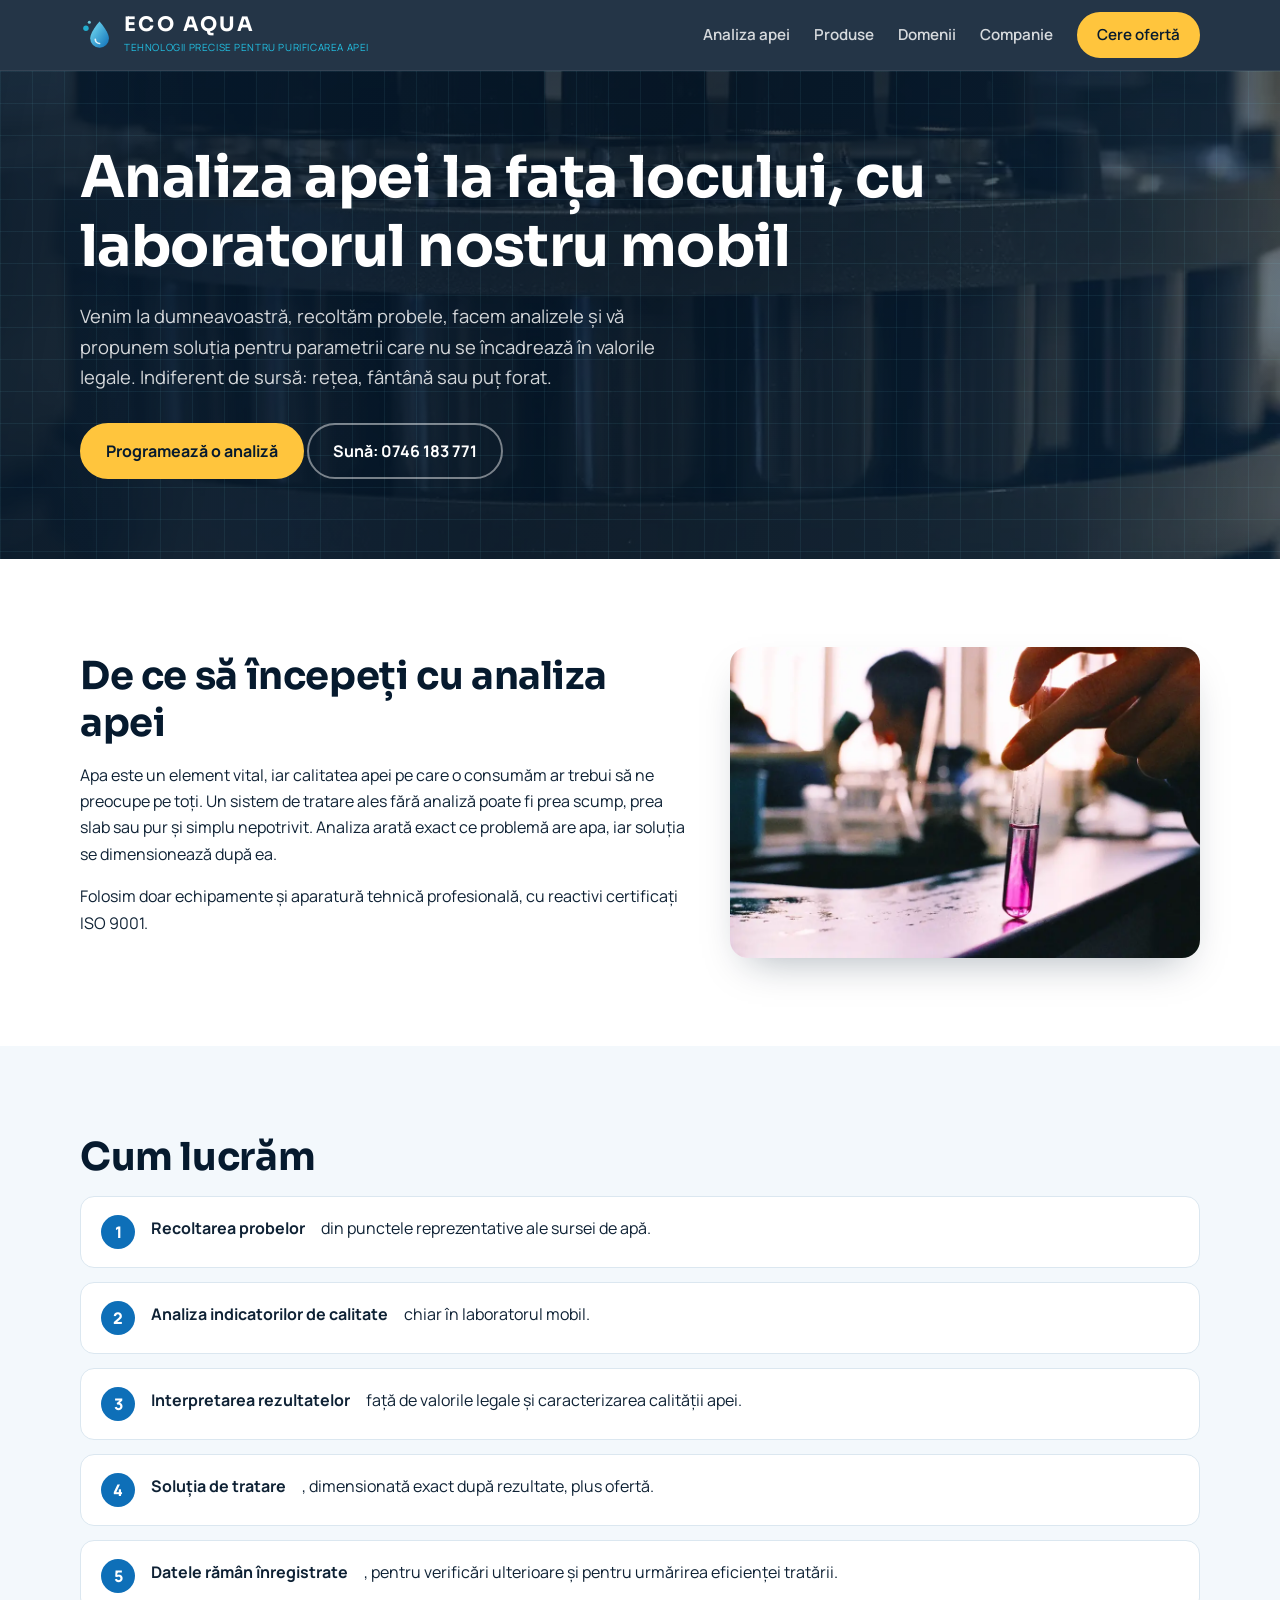
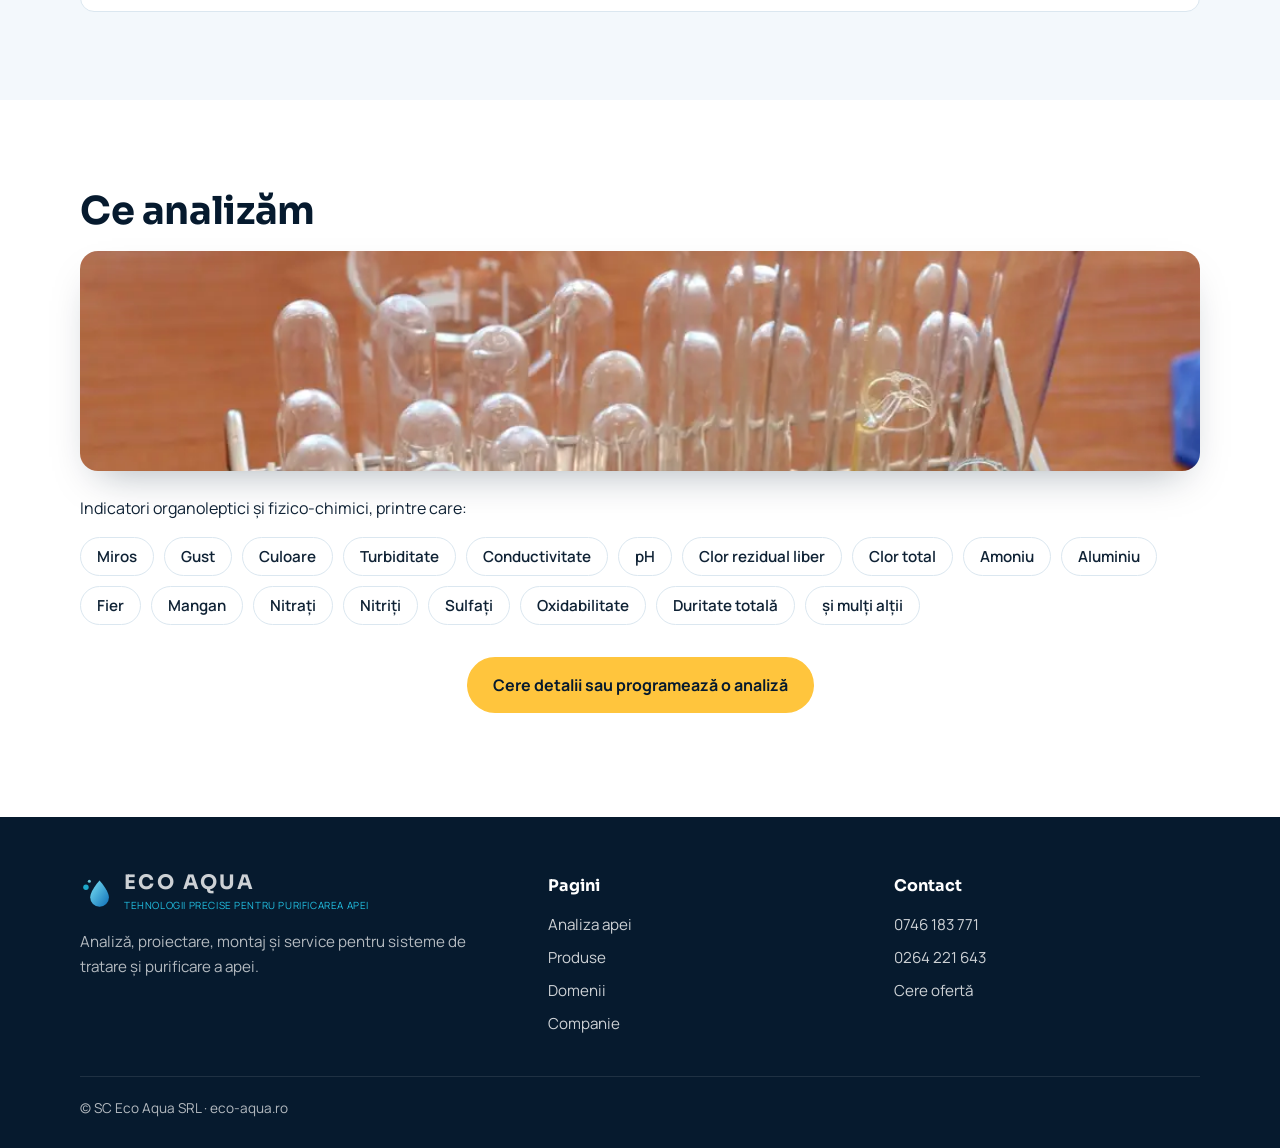
==== analiza-apei.html @ 2caa5621 "Poze pentru categoriile de domenii și pagina Analiza apei Câte o poză CC0 pentru fiecare categorie d" ====
<!doctype html>
<html lang="ro">
<head>
  <meta charset="utf-8">
  <meta name="viewport" content="width=device-width, initial-scale=1">
  <title>Analiza apei la fața locului – laborator mobil Eco Aqua</title>
  <meta name="description" content="Laborator mobil Eco Aqua: analiza apei din rețea, fântână sau puț forat, direct la dumneavoastră. Fier, mangan, nitrați, nitriți, duritate, pH, clor, turbiditate și altele, plus soluția de tratare.">
  <link rel="preconnect" href="https://fonts.googleapis.com">
  <link rel="preconnect" href="https://fonts.gstatic.com" crossorigin>
  <link href="https://fonts.googleapis.com/css2?family=Manrope:wght@400;600;700;800&family=Sora:wght@600;700;800&display=swap" rel="stylesheet">
  <link rel="stylesheet" href="style.css">
  <script src="script.js" defer></script>
</head>
<body>
  <header class="top">
    <div class="wrap nav">
      <a class="logo" href="index.html" aria-label="Eco Aqua – pagina principală">
        <svg viewBox="0 0 40 40" aria-hidden="true"><defs><linearGradient id="lg" x1="0" y1="0" x2="1" y2="1"><stop offset="0" stop-color="#7be3f5"/><stop offset="1" stop-color="#0e6fb8"/></linearGradient></defs><path d="M23 4s11 12 11 20a11 11 0 0 1-22 0c0-8 11-20 11-20z" fill="url(#lg)"/><circle cx="7" cy="12" r="3.2" fill="#22c3e6" opacity=".85"/><circle cx="11" cy="5" r="1.8" fill="#7be3f5" opacity=".85"/><path d="M18 25a5 5 0 0 0 5 5" stroke="#fff" stroke-width="2" fill="none" stroke-linecap="round" opacity=".85"/></svg>
        <span><b>ECO AQUA</b><small>Tehnologii precise pentru purificarea apei</small></span>
      </a>
      <button class="menu-toggle" aria-label="Meniu" aria-expanded="false"><svg viewBox="0 0 24 24" fill="none" stroke="currentColor" stroke-width="2" stroke-linecap="round"><path d="M4 7h16M4 12h16M4 17h16"/></svg></button>
      <nav>
        <a href="analiza-apei.html">Analiza apei</a>
        <a href="produse.html">Produse</a>
        <a href="domenii.html">Domenii</a>
        <a href="index.html#despre">Companie</a>
        <a href="index.html#contact" class="btn small">Cere ofertă</a>
      </nav>
    </div>
  </header>

  <section class="hero small-hero photo" style="--bg:url(img/fundal/laborator.webp)">
    <div class="wrap">
      <h1>Analiza apei la fața locului, cu laboratorul nostru mobil</h1>
      <p>Venim la dumneavoastră, recoltăm probele, facem analizele și vă propunem soluția pentru parametrii care nu se încadrează în valorile legale. Indiferent de sursă: rețea, fântână sau puț forat.</p>
      <a href="index.html#contact" class="btn">Programează o analiză</a>
      <a href="tel:+40746183771" class="btn ghost">Sună: 0746 183 771</a>
    </div>
  </section>

  <section class="wrap">
    <div class="split">
      <div>
    <h2>De ce să începeți cu analiza apei</h2>
    <p>Apa este un element vital, iar calitatea apei pe care o consumăm ar trebui să ne preocupe pe toți. Un sistem de tratare ales fără analiză poate fi prea scump, prea slab sau pur și simplu nepotrivit. Analiza arată exact ce problemă are apa, iar soluția se dimensionează după ea.</p>
    <p>Folosim doar echipamente și aparatură tehnică profesională, cu reactivi certificați ISO 9001.</p>
      </div>
      <img class="side-img" src="img/domenii/proba-apa.webp" alt="Probă de apă în eprubetă, în laborator" width="1000" height="663" loading="lazy">
    </div>
  </section>

  <section class="alt">
    <div class="wrap">
      <h2>Cum lucrăm</h2>
      <ol class="steps">
        <li><strong>Recoltarea probelor</strong> din punctele reprezentative ale sursei de apă.</li>
        <li><strong>Analiza indicatorilor de calitate</strong> chiar în laboratorul mobil.</li>
        <li><strong>Interpretarea rezultatelor</strong> față de valorile legale și caracterizarea calității apei.</li>
        <li><strong>Soluția de tratare</strong>, dimensionată exact după rezultate, plus ofertă.</li>
        <li><strong>Datele rămân înregistrate</strong>, pentru verificări ulterioare și pentru urmărirea eficienței tratării.</li>
      </ol>
    </div>
  </section>

  <section class="wrap">
    <h2>Ce analizăm</h2>
    <img class="banner" src="img/domenii/eprubete.webp" alt="Eprubete cu probe de apă pe un suport" width="1000" height="667" loading="lazy">
    <p>Indicatori organoleptici și fizico-chimici, printre care:</p>
    <ul class="tags">
      <li>Miros</li><li>Gust</li><li>Culoare</li><li>Turbiditate</li><li>Conductivitate</li><li>pH</li>
      <li>Clor rezidual liber</li><li>Clor total</li><li>Amoniu</li><li>Aluminiu</li><li>Fier</li><li>Mangan</li>
      <li>Nitrați</li><li>Nitriți</li><li>Sulfați</li><li>Oxidabilitate</li><li>Duritate totală</li><li>și mulți alții</li>
    </ul>
    <p class="center"><a href="index.html#contact" class="btn">Cere detalii sau programează o analiză</a></p>
  </section>

  <footer class="site-foot">
    <div class="wrap">
      <div class="foot-grid">
        <div>
          <a class="logo" href="index.html"><svg viewBox="0 0 40 40" aria-hidden="true"><path d="M23 4s11 12 11 20a11 11 0 0 1-22 0c0-8 11-20 11-20z" fill="url(#lg)"/><circle cx="7" cy="12" r="3.2" fill="#22c3e6" opacity=".85"/><circle cx="11" cy="5" r="1.8" fill="#7be3f5" opacity=".85"/></svg><span><b>ECO AQUA</b><small>Tehnologii precise pentru purificarea apei</small></span></a>
          <p>Analiză, proiectare, montaj și service pentru sisteme de tratare și purificare a apei.</p>
        </div>
        <div>
          <h4>Pagini</h4>
          <ul><li><a href="analiza-apei.html">Analiza apei</a></li><li><a href="produse.html">Produse</a></li><li><a href="domenii.html">Domenii</a></li><li><a href="index.html#despre">Companie</a></li></ul>
        </div>
        <div>
          <h4>Contact</h4>
          <ul><li><a href="tel:+40746183771">0746 183 771</a></li><li><a href="tel:+40264221643">0264 221 643</a></li><li><a href="index.html#contact">Cere ofertă</a></li></ul>
        </div>
      </div>
      <div class="copy">© SC Eco Aqua SRL · eco-aqua.ro</div>
    </div>
  </footer>

  <a class="float-call" href="tel:+40746183771" aria-label="Sună acum"><svg viewBox="0 0 24 24"><path d="M5 4h4l2 5-2.5 1.5a11 11 0 0 0 5 5L15 13l5 2v4a2 2 0 0 1-2 2A16 16 0 0 1 3 6a2 2 0 0 1 2-2"/></svg></a>
</body>
</html>
---- style.css ----
/* ===== Eco Aqua – stil general ===== */
:root {
  --navy: #061a2e;
  --deep: #0b2d4f;
  --blue: #0e6fb8;
  --aqua: #22c3e6;
  --aqua-soft: #e3f6fb;
  --sun: #ffc53d;
  --ink: #0f2235;
  --muted: #5a6b7c;
  --soft: #f3f8fc;
  --line: #dbe7f0;
  --radius: 18px;
  --shadow: 0 18px 40px -18px rgba(6, 26, 46, .35);
}
* { box-sizing: border-box; }
html { scroll-behavior: smooth; scroll-padding-top: 80px; }
body { margin: 0; font-family: "Manrope", system-ui, -apple-system, "Segoe UI", Roboto, sans-serif; color: var(--ink); background: #fff; line-height: 1.65; -webkit-font-smoothing: antialiased; }
h1, h2, h3 { font-family: "Sora", "Manrope", sans-serif; color: var(--navy); line-height: 1.2; letter-spacing: -.01em; }
h2 { font-size: clamp(1.7rem, 3.2vw, 2.4rem); margin: 0 0 16px; }
h3 { font-size: 1.12rem; margin: 0 0 8px; }
a { color: var(--blue); }
img, svg { display: block; }

.wrap { max-width: 1160px; margin: 0 auto; padding: 0 20px; }
section { padding: 88px 0; }
section.wrap { padding: 88px 20px; }
.alt { background: var(--soft); }
.center { text-align: center; margin-top: 32px; }
.mt { margin-top: 48px; }
.kicker { display: inline-block; font-size: .8rem; font-weight: 700; letter-spacing: .14em; text-transform: uppercase; color: var(--blue); margin-bottom: 10px; }
.sec-head { max-width: 700px; margin-bottom: 40px; }
.sec-head p { color: var(--muted); font-size: 1.08rem; margin: 0; }

/* ===== Butoane ===== */
.btn { display: inline-flex; align-items: center; gap: 8px; background: var(--sun); color: var(--navy) !important; padding: 13px 24px; border-radius: 999px; border: 2px solid var(--sun); font: inherit; font-weight: 700; text-decoration: none; cursor: pointer; transition: transform .2s, box-shadow .2s, background .2s; }
.btn:hover { transform: translateY(-2px); box-shadow: 0 10px 24px -8px rgba(255, 197, 61, .7); }
.btn.small { padding: 8px 18px; font-size: .95rem; }
.btn.ghost { background: transparent; border-color: rgba(255, 255, 255, .45); color: #fff !important; }
.btn.ghost:hover { background: rgba(255, 255, 255, .1); box-shadow: none; }
.btn.ghost-dark { background: transparent; border-color: var(--blue); color: var(--blue) !important; }
.btn.ghost-dark:hover { background: var(--aqua-soft); box-shadow: none; }
.btns { display: flex; flex-wrap: wrap; gap: 12px; }

/* ===== Antet ===== */
.top { position: sticky; top: 0; z-index: 50; background: rgba(6, 26, 46, .88); backdrop-filter: blur(14px); -webkit-backdrop-filter: blur(14px); border-bottom: 1px solid rgba(255, 255, 255, .08); }
.nav { display: flex; align-items: center; justify-content: space-between; gap: 16px; min-height: 70px; }
.logo { display: flex; align-items: center; gap: 10px; text-decoration: none; color: #fff; }
.logo svg { width: 34px; height: 34px; }
.logo b { display: block; font-family: "Sora", sans-serif; font-size: 1.25rem; letter-spacing: .12em; line-height: 1; }
.logo small { display: block; font-size: .62rem; letter-spacing: .06em; text-transform: uppercase; color: var(--aqua); margin-top: 4px; }
.top nav { display: flex; align-items: center; gap: 24px; }
.top nav a { color: rgba(255, 255, 255, .82); text-decoration: none; font-weight: 600; font-size: .95rem; }
.top nav a:hover { color: #fff; }
.top nav a.btn { color: var(--navy) !important; }
.menu-toggle { display: none; background: none; border: 0; color: #fff; padding: 8px; cursor: pointer; }
.menu-toggle svg { width: 28px; height: 28px; }

/* ===== Hero ===== */
.hero { position: relative; overflow: hidden; color: #fff; padding: 96px 0 150px;
  background:
    radial-gradient(circle at 15% 25%, rgba(34, 195, 230, .28), transparent 42%),
    radial-gradient(circle at 85% 10%, rgba(14, 111, 184, .55), transparent 50%),
    linear-gradient(180deg, var(--navy), var(--deep)); }
.hero h1 { color: #fff; font-size: clamp(2.1rem, 5vw, 3.6rem); margin: 0 0 20px; }
.hero p { font-size: 1.15rem; color: rgba(255, 255, 255, .82); max-width: 620px; }
.hero .btn { margin-top: 12px; }
.grad { background: linear-gradient(90deg, var(--aqua), #7be3f5); -webkit-background-clip: text; background-clip: text; color: transparent; }
.eyebrow { display: inline-flex; align-items: center; gap: 8px; padding: 6px 14px; border-radius: 999px; background: rgba(34, 195, 230, .14); border: 1px solid rgba(34, 195, 230, .35); color: #bfefff; font-size: .88rem; font-weight: 600; margin-bottom: 22px; }
.eyebrow::before { content: ""; width: 8px; height: 8px; border-radius: 50%; background: var(--aqua); box-shadow: 0 0 0 4px rgba(34, 195, 230, .25); }
.hero-grid { position: relative; z-index: 2; display: grid; grid-template-columns: 1.25fr 1fr; gap: 56px; align-items: center; }
.small-hero { padding: 72px 0 80px; }
.small-hero .wrap { position: relative; z-index: 2; }

.glass { background: rgba(255, 255, 255, .07); border: 1px solid rgba(255, 255, 255, .16); border-radius: 22px; padding: 30px; backdrop-filter: blur(12px); -webkit-backdrop-filter: blur(12px); box-shadow: 0 30px 60px -30px rgba(0, 0, 0, .6); }
.glass h3 { color: #fff; font-size: 1.05rem; margin-bottom: 18px; }
.checks { list-style: none; margin: 0; padding: 0; display: grid; gap: 12px; }
.checks li { display: flex; gap: 12px; align-items: flex-start; color: rgba(255, 255, 255, .88); }
.checks li::before { content: "✓"; flex: none; width: 24px; height: 24px; border-radius: 50%; display: grid; place-items: center; font-size: .8rem; font-weight: 800; background: var(--aqua); color: var(--navy); margin-top: 1px; }
.glass .call { margin-top: 22px; padding-top: 18px; border-top: 1px solid rgba(255, 255, 255, .14); font-size: .95rem; color: rgba(255, 255, 255, .75); }
.glass .call a { color: #fff; font-weight: 700; font-size: 1.15rem; text-decoration: none; }

.waves { position: absolute; left: 0; bottom: -2px; width: 200%; height: 110px; z-index: 1; animation: wave 14s linear infinite; }
.waves.back { opacity: .35; animation-duration: 22s; bottom: 8px; }
@keyframes wave { to { transform: translateX(-50%); } }
.bubble { position: absolute; bottom: -40px; border-radius: 50%; border: 1px solid rgba(255, 255, 255, .35); background: radial-gradient(circle at 30% 30%, rgba(255, 255, 255, .35), rgba(255, 255, 255, .03)); animation: rise linear infinite; z-index: 1; }
@keyframes rise { to { transform: translateY(-115vh) translateX(30px); opacity: 0; } }

/* ===== Cifre ===== */
.stats { position: relative; z-index: 3; margin-top: -70px; }
.stats-grid { display: grid; grid-template-columns: repeat(4, 1fr); background: #fff; border-radius: 22px; box-shadow: var(--shadow); border: 1px solid var(--line); }
.stat { padding: 28px 24px; text-align: center; }
.stat + .stat { border-left: 1px solid var(--line); }
.stat b { display: block; font-family: "Sora", sans-serif; font-size: clamp(1.8rem, 3.5vw, 2.5rem); color: var(--blue); line-height: 1.1; }
.stat span { color: var(--muted); font-size: .95rem; }

/* ===== Carduri ===== */
.grid { display: grid; grid-template-columns: repeat(auto-fit, minmax(250px, 1fr)); gap: 20px; }
.card { background: #fff; border: 1px solid var(--line); border-radius: var(--radius); padding: 26px; transition: transform .25s, box-shadow .25s, border-color .25s; }
.card:hover { transform: translateY(-4px); box-shadow: var(--shadow); border-color: rgba(34, 195, 230, .6); }
.card p { color: var(--muted); margin: 0; }
.card ul { margin: 0; padding-left: 18px; color: var(--muted); }
.card li { margin-bottom: 5px; }
.card li strong { color: var(--ink); }
.card p + p, .card ul + p, .card p + ul { margin-top: 10px; }
.ico { width: 52px; height: 52px; border-radius: 14px; display: grid; place-items: center; margin-bottom: 18px; background: linear-gradient(135deg, var(--aqua-soft), #d4ecfb); color: var(--blue); }
.ico svg, .i { width: 26px; height: 26px; fill: none; stroke: currentColor; stroke-width: 1.8; stroke-linecap: round; stroke-linejoin: round; }

/* ===== Etichete ===== */
.tags { list-style: none; padding: 0; margin: 0; display: flex; flex-wrap: wrap; gap: 10px; }
.tags li { background: #fff; border: 1px solid var(--line); border-radius: 999px; padding: 6px 16px; font-size: .95rem; font-weight: 600; color: var(--ink); }

/* ===== Bandă laborator ===== */
.band { position: relative; overflow: hidden; color: #fff; background: linear-gradient(120deg, var(--deep), var(--blue)); padding: 72px 0; }
.band::after { content: ""; position: absolute; right: -120px; top: -120px; width: 380px; height: 380px; border-radius: 50%; background: radial-gradient(circle, rgba(34, 195, 230, .45), transparent 70%); }
.band .wrap { position: relative; z-index: 1; }
.band h2 { color: #fff; }
.band p { color: rgba(255, 255, 255, .85); max-width: 680px; font-size: 1.08rem; }
.band-grid { display: grid; grid-template-columns: 1.5fr 1fr; gap: 40px; align-items: center; }
.band .tags li { background: rgba(255, 255, 255, .1); border-color: rgba(255, 255, 255, .25); color: #fff; }

/* ===== Pași ===== */
.process { display: grid; grid-template-columns: repeat(4, 1fr); gap: 20px; counter-reset: step; }
.process .card { position: relative; padding-top: 34px; }
.process .card::before { counter-increment: step; content: "0" counter(step); position: absolute; top: 18px; right: 22px; font-family: "Sora", sans-serif; font-weight: 800; font-size: 2rem; color: var(--aqua-soft); }
.steps { list-style: none; padding: 0; margin: 0; counter-reset: s; display: grid; gap: 14px; }
.steps li { counter-increment: s; display: flex; gap: 16px; align-items: flex-start; background: #fff; border: 1px solid var(--line); border-radius: 14px; padding: 18px 20px; }
.steps li::before { content: counter(s); flex: none; width: 34px; height: 34px; border-radius: 50%; display: grid; place-items: center; font-weight: 800; background: var(--blue); color: #fff; }

/* ===== Despre ===== */
.about-grid { display: grid; grid-template-columns: 1fr 1fr; gap: 56px; align-items: start; }
.about-grid p { color: var(--muted); font-size: 1.05rem; }
.feat { display: grid; gap: 14px; }
.feat .card { display: flex; gap: 16px; padding: 20px; }
.feat .ico { flex: none; margin: 0; width: 46px; height: 46px; }

/* ===== Navigare internă ===== */
.jump { display: flex; flex-wrap: wrap; gap: 10px; padding-top: 24px; padding-bottom: 8px; }
.jump a { text-decoration: none; font-weight: 600; font-size: .95rem; padding: 8px 16px; border-radius: 999px; background: var(--soft); border: 1px solid var(--line); color: var(--ink); }
.jump a:hover { border-color: var(--aqua); color: var(--blue); }
.info { margin-top: 14px; border-top: 1px solid var(--line); padding-top: 10px; }
.info summary { cursor: pointer; font-weight: 700; color: var(--blue); }
.info p { margin-top: 8px !important; }

/* ===== Contact ===== */
.contact { color: #fff; background: radial-gradient(circle at 10% 90%, rgba(34, 195, 230, .22), transparent 45%), linear-gradient(180deg, var(--deep), var(--navy)); }
.contact h2 { color: #fff; }
.contact-grid { display: grid; grid-template-columns: 1fr 1.1fr; gap: 56px; align-items: start; }
.contact-list { list-style: none; padding: 0; margin: 24px 0 0; display: grid; gap: 16px; }
.contact-list li { display: flex; gap: 14px; align-items: center; color: rgba(255, 255, 255, .85); }
.contact-list .ico { margin: 0; width: 46px; height: 46px; background: rgba(255, 255, 255, .08); color: var(--aqua); }
.contact-list a { color: #fff; font-weight: 700; text-decoration: none; font-size: 1.1rem; }
.form-card { background: #fff; color: var(--ink); border-radius: 22px; padding: 32px; box-shadow: 0 30px 60px -30px rgba(0, 0, 0, .6); }
.form-card h3 { margin-bottom: 18px; }
.form { display: grid; gap: 14px; }
.form label { display: grid; gap: 6px; font-weight: 700; font-size: .92rem; }
.form input, .form select, .form textarea { font: inherit; padding: 12px 14px; border: 1px solid #c9d8e4; border-radius: 10px; background: #fbfdff; transition: border-color .2s, box-shadow .2s; }
.form input:focus, .form select:focus, .form textarea:focus { outline: none; border-color: var(--aqua); box-shadow: 0 0 0 4px rgba(34, 195, 230, .18); }
.form .btn { justify-content: center; }

/* ===== Subsol ===== */
.site-foot { background: var(--navy); color: rgba(255, 255, 255, .7); padding: 56px 0 28px; font-size: .95rem; }
.foot-grid { display: grid; grid-template-columns: 1.4fr 1fr 1fr; gap: 40px; }
.site-foot h4 { color: #fff; font-family: "Sora", sans-serif; margin: 0 0 12px; font-size: 1rem; }
.site-foot a { color: rgba(255, 255, 255, .8); text-decoration: none; }
.site-foot a:hover { color: #fff; }
.site-foot ul { list-style: none; padding: 0; margin: 0; display: grid; gap: 8px; }
.copy { border-top: 1px solid rgba(255, 255, 255, .1); margin-top: 40px; padding-top: 20px; font-size: .85rem; }

/* ===== Buton apel rapid (mobil) ===== */
.float-call { display: none; position: fixed; right: 16px; bottom: 16px; z-index: 60; width: 58px; height: 58px; border-radius: 50%; background: var(--sun); color: var(--navy); place-items: center; box-shadow: 0 12px 28px -8px rgba(0, 0, 0, .45); }
.float-call svg { width: 26px; height: 26px; fill: none; stroke: currentColor; stroke-width: 2; stroke-linecap: round; stroke-linejoin: round; }

/* ===== Mobil ===== */
@media (max-width: 920px) {
  .menu-toggle { display: block; }
  .top nav { display: none; position: absolute; left: 0; right: 0; top: 100%; flex-direction: column; align-items: stretch; gap: 0; padding: 8px 20px 20px; background: var(--navy); border-bottom: 1px solid rgba(255, 255, 255, .1); }
  .top.open nav { display: flex; }
  .top nav a { padding: 12px 0; border-bottom: 1px solid rgba(255, 255, 255, .08); font-size: 1.05rem; }
  .top nav a.btn { margin-top: 14px; justify-content: center; border-bottom: 0; }
  .hero-grid, .about-grid, .contact-grid, .band-grid { grid-template-columns: 1fr; gap: 36px; }
  .process { grid-template-columns: 1fr 1fr; }
  .foot-grid { grid-template-columns: 1fr; gap: 28px; }
  .float-call { display: grid; }
}
@media (max-width: 600px) {
  section, section.wrap { padding-top: 64px; padding-bottom: 64px; }
  .hero { padding: 64px 0 130px; }
  .small-hero { padding: 56px 0 64px; }
  .stats-grid { grid-template-columns: 1fr 1fr; }
  .stat:nth-child(3) { border-left: 0; }
  .stat:nth-child(n+3) { border-top: 1px solid var(--line); }
  .process { grid-template-columns: 1fr; }
  .form-card { padding: 24px; }
  .logo small { display: none; }
}
/* ===== Poze de fundal în antet ===== */
.hero-bg { position: absolute; inset: 0; z-index: 0; overflow: hidden; }
.hero-bg span { position: absolute; inset: 0; background-size: cover; background-position: center; opacity: 0; animation: slide 32s ease-in-out infinite; }
.hero-bg span:nth-child(2) { animation-delay: 8s; }
.hero-bg span:nth-child(3) { animation-delay: 16s; }
.hero-bg span:nth-child(4) { animation-delay: 24s; }
.hero-bg::after { content: ""; position: absolute; inset: 0;
  background:
    linear-gradient(rgba(123, 227, 245, .07) 1px, transparent 1px) 0 0 / 32px 32px,
    linear-gradient(90deg, rgba(123, 227, 245, .07) 1px, transparent 1px) 0 0 / 32px 32px,
    radial-gradient(circle at 15% 25%, rgba(34, 195, 230, .30), transparent 45%),
    linear-gradient(100deg, rgba(6, 26, 46, .94) 0%, rgba(6, 26, 46, .82) 45%, rgba(11, 45, 79, .62) 100%); }
@keyframes slide {
  0% { opacity: 0; transform: scale(1.12); }
  6% { opacity: 1; }
  25% { opacity: 1; }
  31% { opacity: 0; transform: scale(1); }
  100% { opacity: 0; transform: scale(1); }
}
.small-hero.photo { background:
    linear-gradient(rgba(123, 227, 245, .07) 1px, transparent 1px) 0 0 / 32px 32px,
    linear-gradient(90deg, rgba(123, 227, 245, .07) 1px, transparent 1px) 0 0 / 32px 32px,
    linear-gradient(100deg, rgba(6, 26, 46, .93) 0%, rgba(6, 26, 46, .8) 50%, rgba(11, 45, 79, .6) 100%),
    var(--bg) center / cover no-repeat, var(--navy); }

@media (prefers-reduced-motion: reduce) {
  .hero-bg span:first-child { opacity: 1; }
  *, *::before, *::after { animation: none !important; transition: none !important; }
  html { scroll-behavior: auto; }
}
.home-note { display: flex; gap: 16px; align-items: flex-start; margin-top: 32px; background: #fff; border-style: dashed; }
.home-note .ico { flex: none; margin: 0; }

/* Carduri de produs cu poză (Euro-Clear) */
.lead { color: var(--muted); max-width: 820px; margin: 0 0 24px; }
.card.prod img { width: 100%; height: 200px; object-fit: contain; margin: -6px 0 16px; background: var(--soft); border-radius: 12px; padding: 10px; }
.grid-prod { grid-template-columns: repeat(auto-fit, minmax(min(100%, 340px), 1fr)); }
.sub { font-size: 1.4rem; margin: 48px 0 8px; }
.docs ul { margin-top: 8px; padding-left: 18px; }
.docs li { margin-bottom: 6px; font-size: .95rem; }
.docs a { font-weight: 600; overflow-wrap: anywhere; }

/* ===== Poze în conținut ===== */
.banner { width: 100%; height: 220px; object-fit: cover; border-radius: var(--radius); margin: 8px 0 24px; box-shadow: var(--shadow); }
.photo-card { overflow: hidden; }
.card-img { width: calc(100% + 52px); max-width: none; height: 160px; object-fit: cover; margin: -26px -26px 18px; transition: transform .5s; }
.photo-card:hover .card-img { transform: scale(1.05); }
.photo-card .ico { margin-top: -44px; position: relative; box-shadow: 0 6px 16px -6px rgba(6, 26, 46, .35); }
.split { display: grid; grid-template-columns: 1.3fr 1fr; gap: 40px; align-items: center; }
.side-img { width: 100%; height: 100%; max-height: 340px; object-fit: cover; border-radius: var(--radius); box-shadow: var(--shadow); }
@media (max-width: 920px) { .split { grid-template-columns: 1fr; gap: 24px; } }
@media (max-width: 600px) { .banner { height: 160px; } }
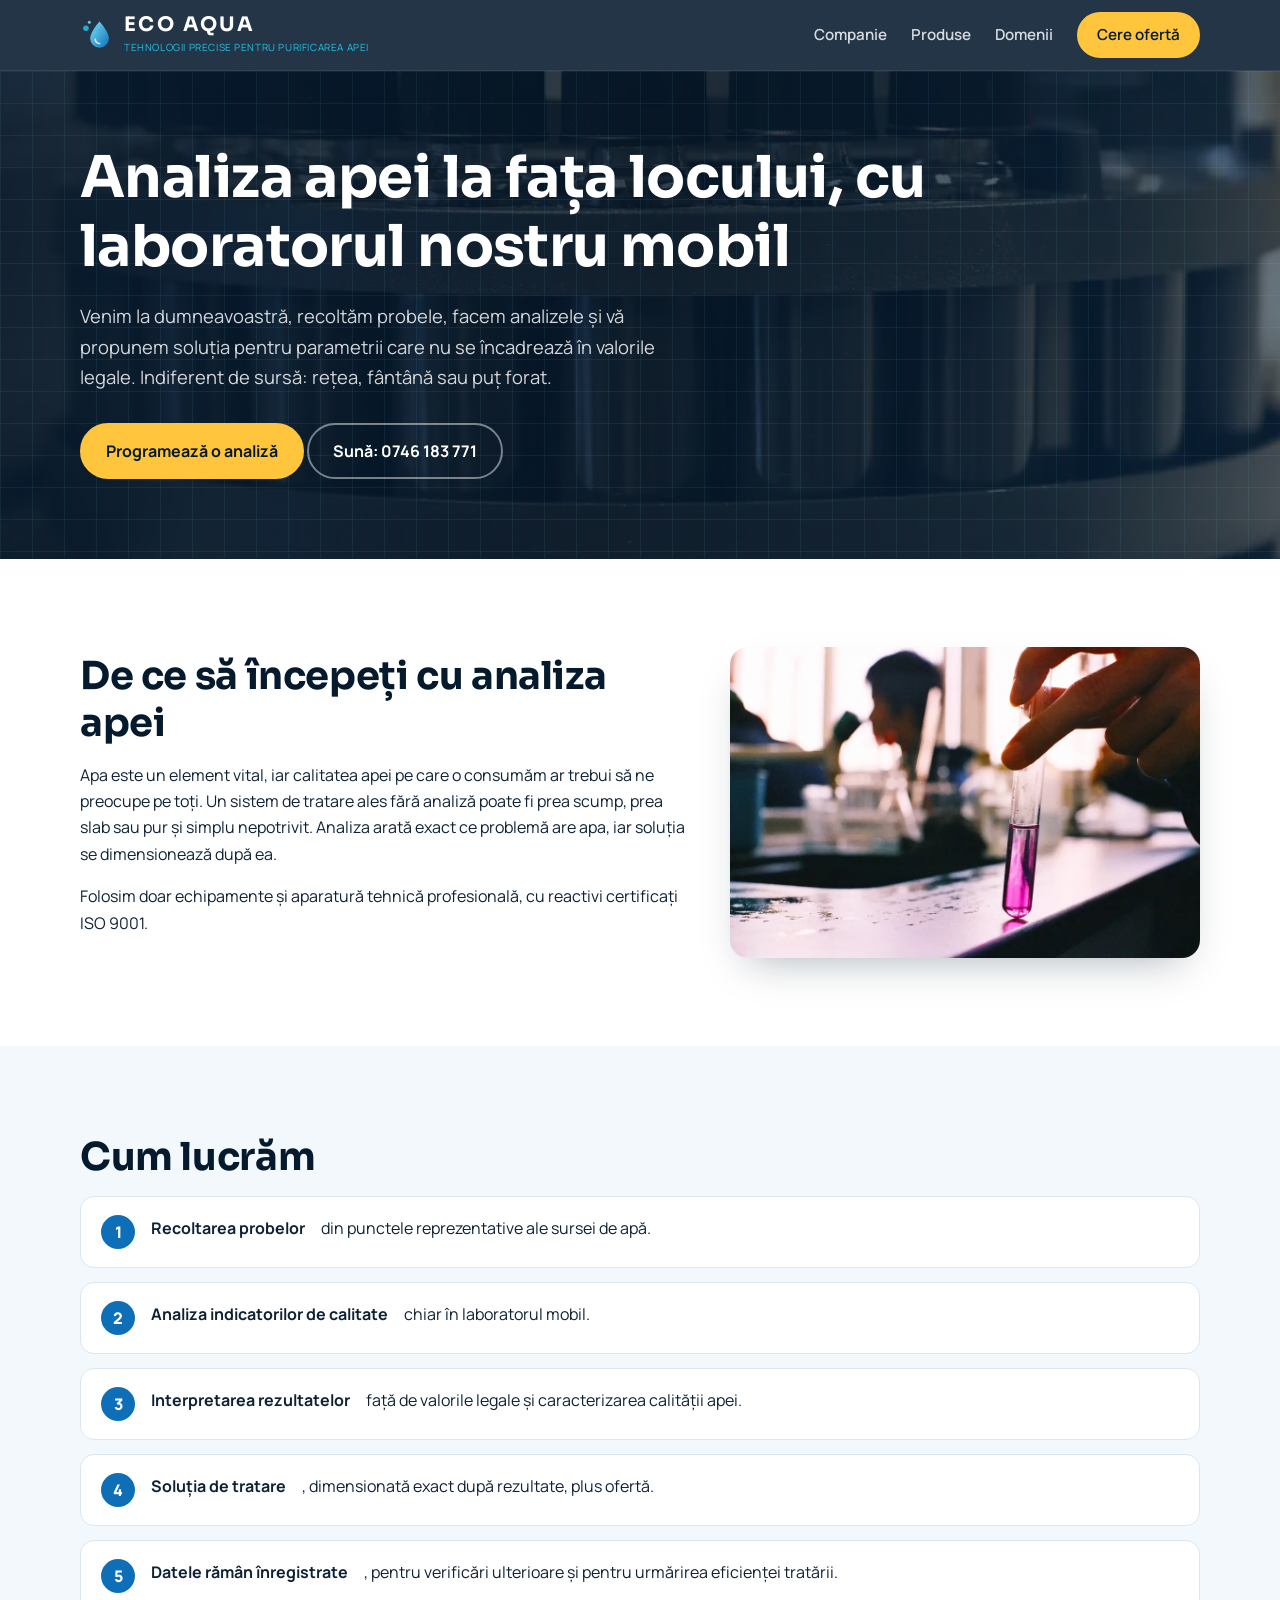
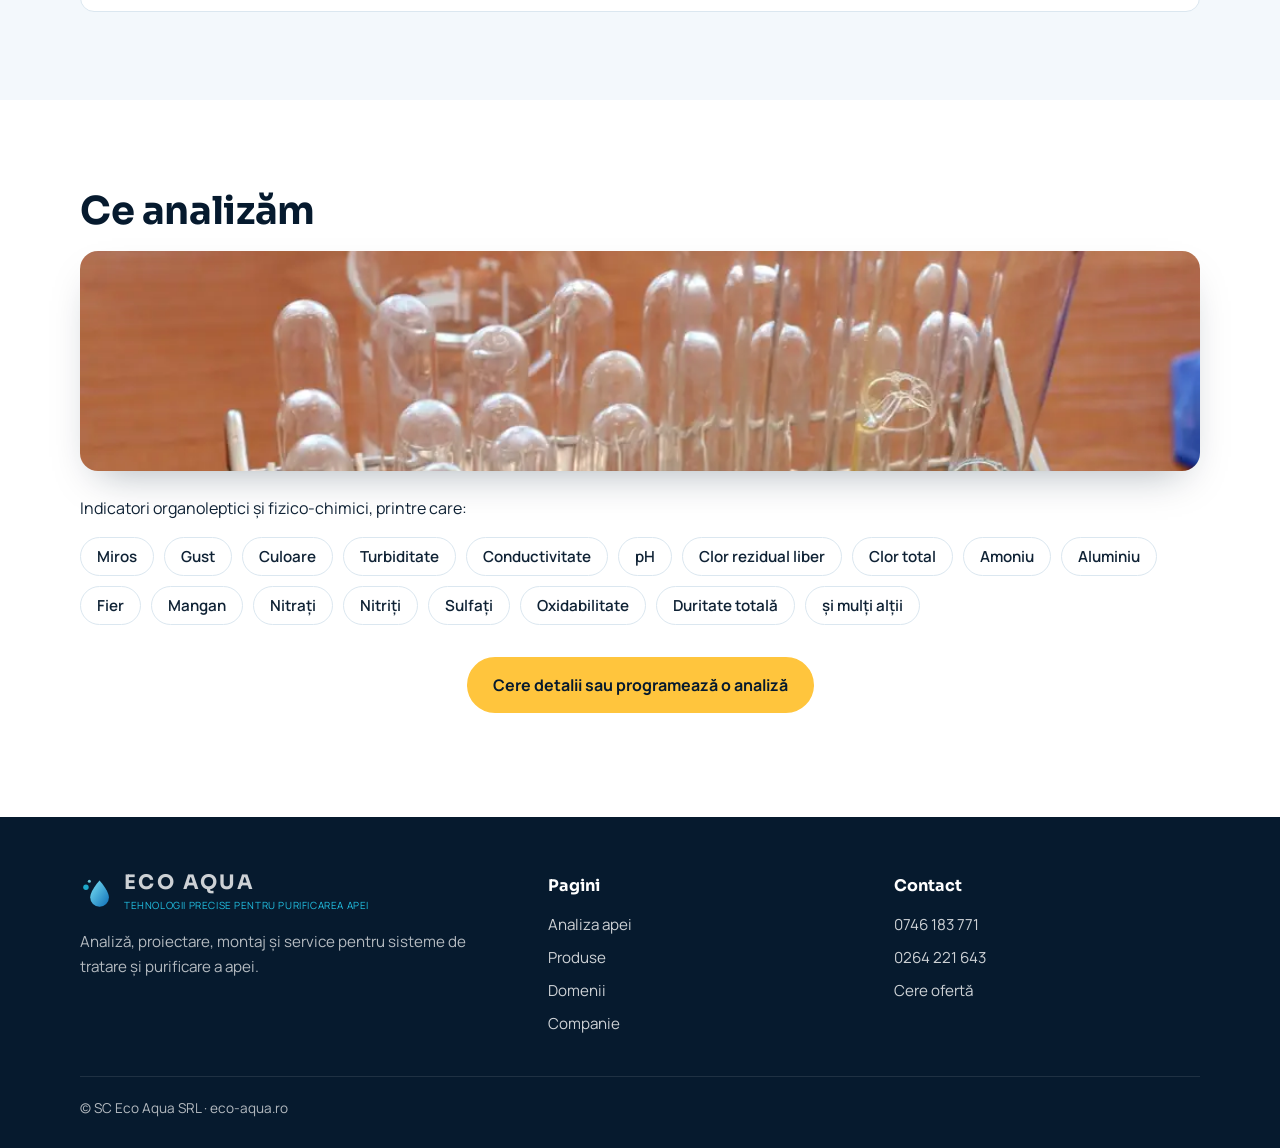
==== commit 8ba2be8c: "Meniul de sus: Companie în locul Analizei apei Co-Authored-By: Claude Opus 5.5 <noreply@anthropic.co" ====
--- a/analiza-apei.html
+++ b/analiza-apei.html
@@ -20,10 +20,9 @@
       </a>
       <button class="menu-toggle" aria-label="Meniu" aria-expanded="false"><svg viewBox="0 0 24 24" fill="none" stroke="currentColor" stroke-width="2" stroke-linecap="round"><path d="M4 7h16M4 12h16M4 17h16"/></svg></button>
       <nav>
-        <a href="analiza-apei.html">Analiza apei</a>
+        <a href="index.html#despre">Companie</a>
         <a href="produse.html">Produse</a>
         <a href="domenii.html">Domenii</a>
-        <a href="index.html#despre">Companie</a>
         <a href="index.html#contact" class="btn small">Cere ofertă</a>
       </nav>
     </div>
--- a/style.css
+++ b/style.css
@@ -227,14 +227,6 @@
 .home-note { display: flex; gap: 16px; align-items: flex-start; margin-top: 32px; background: #fff; border-style: dashed; }
 .home-note .ico { flex: none; margin: 0; }
 
-/* Carduri de produs cu poză (Euro-Clear) */
-.lead { color: var(--muted); max-width: 820px; margin: 0 0 24px; }
-.card.prod img { width: 100%; height: 200px; object-fit: contain; margin: -6px 0 16px; background: var(--soft); border-radius: 12px; padding: 10px; }
-.grid-prod { grid-template-columns: repeat(auto-fit, minmax(min(100%, 340px), 1fr)); }
-.sub { font-size: 1.4rem; margin: 48px 0 8px; }
-.docs ul { margin-top: 8px; padding-left: 18px; }
-.docs li { margin-bottom: 6px; font-size: .95rem; }
-.docs a { font-weight: 600; overflow-wrap: anywhere; }
 
 /* ===== Poze în conținut ===== */
 .banner { width: 100%; height: 220px; object-fit: cover; border-radius: var(--radius); margin: 8px 0 24px; box-shadow: var(--shadow); }
@@ -246,3 +238,33 @@
 .side-img { width: 100%; height: 100%; max-height: 340px; object-fit: cover; border-radius: var(--radius); box-shadow: var(--shadow); }
 @media (max-width: 920px) { .split { grid-template-columns: 1fr; gap: 24px; } }
 @media (max-width: 600px) { .banner { height: 160px; } }
+
+/* Card lat (stații mobile containerizate) */
+.card.wide { grid-column: 1 / -1; }
+@media (min-width: 921px) {
+  .card.wide { display: grid; grid-template-columns: 1.1fr 1fr; column-gap: 32px; align-items: center; padding: 0 32px 0 0; }
+  .card.wide .card-img { grid-row: 1 / span 3; width: 100%; height: 100%; min-height: 300px; margin: 0; }
+  .card.wide h3, .card.wide p { grid-column: 2; }
+  .card.wide h3 { align-self: end; font-size: 1.3rem; }
+  .card.wide p:last-child { align-self: start; }
+}
+@media (max-width: 920px) { .card.wide .card-img { height: 200px; } }
+
+/* ===== Fundal animat: secțiunea Soluții de pe prima pagină ===== */
+.flow { position: relative; overflow: hidden; background: linear-gradient(180deg, #fff 0%, var(--soft) 100%); }
+.flow::before { content: ""; position: absolute; inset: 0; pointer-events: none;
+  background: linear-gradient(rgba(14, 111, 184, .06) 1px, transparent 1px) 0 0 / 36px 36px,
+              linear-gradient(90deg, rgba(14, 111, 184, .06) 1px, transparent 1px) 0 0 / 36px 36px;
+  -webkit-mask-image: linear-gradient(180deg, transparent, #000 25%, #000 75%, transparent);
+          mask-image: linear-gradient(180deg, transparent, #000 25%, #000 75%, transparent); }
+.flow::after { content: ""; position: absolute; inset: -25%; pointer-events: none;
+  background: radial-gradient(circle at 18% 30%, rgba(34, 195, 230, .20), transparent 32%),
+              radial-gradient(circle at 82% 55%, rgba(14, 111, 184, .14), transparent 36%),
+              radial-gradient(circle at 45% 85%, rgba(123, 227, 245, .18), transparent 30%);
+  animation: drift 20s ease-in-out infinite alternate; }
+@keyframes drift { to { transform: translate(7%, -5%) rotate(10deg) scale(1.12); } }
+.flow > .wrap { position: relative; z-index: 1; }
+.flow-bubble { position: absolute; bottom: -30px; z-index: 0; border-radius: 50%; border: 1px solid rgba(14, 111, 184, .28);
+  background: radial-gradient(circle at 30% 30%, rgba(255, 255, 255, .9), rgba(34, 195, 230, .12)); animation: rise-in linear infinite; pointer-events: none; }
+@keyframes rise-in { 0% { transform: translateY(0); opacity: 0; } 10% { opacity: 1; } 100% { transform: translateY(-1100px) translateX(24px); opacity: 0; } }
+#produse .grid { grid-template-columns: repeat(auto-fit, minmax(min(100%, 300px), 1fr)); }
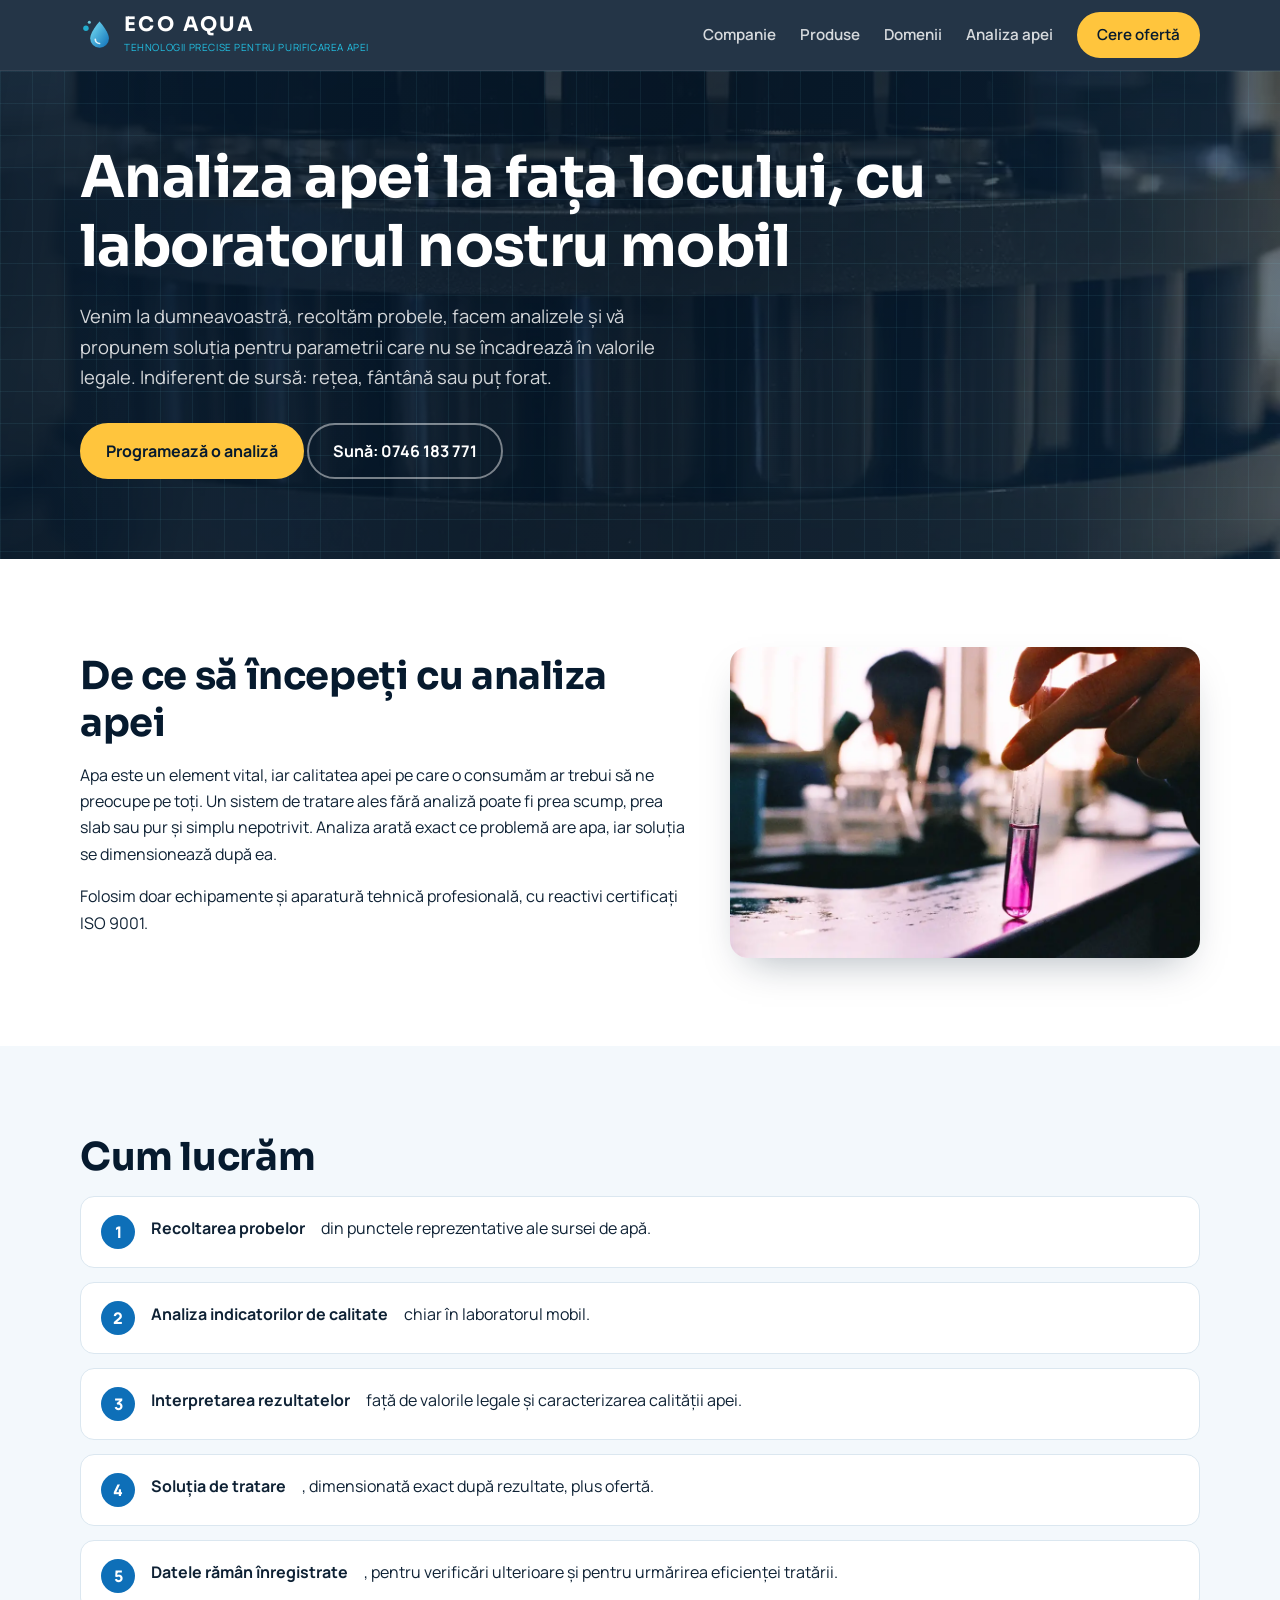
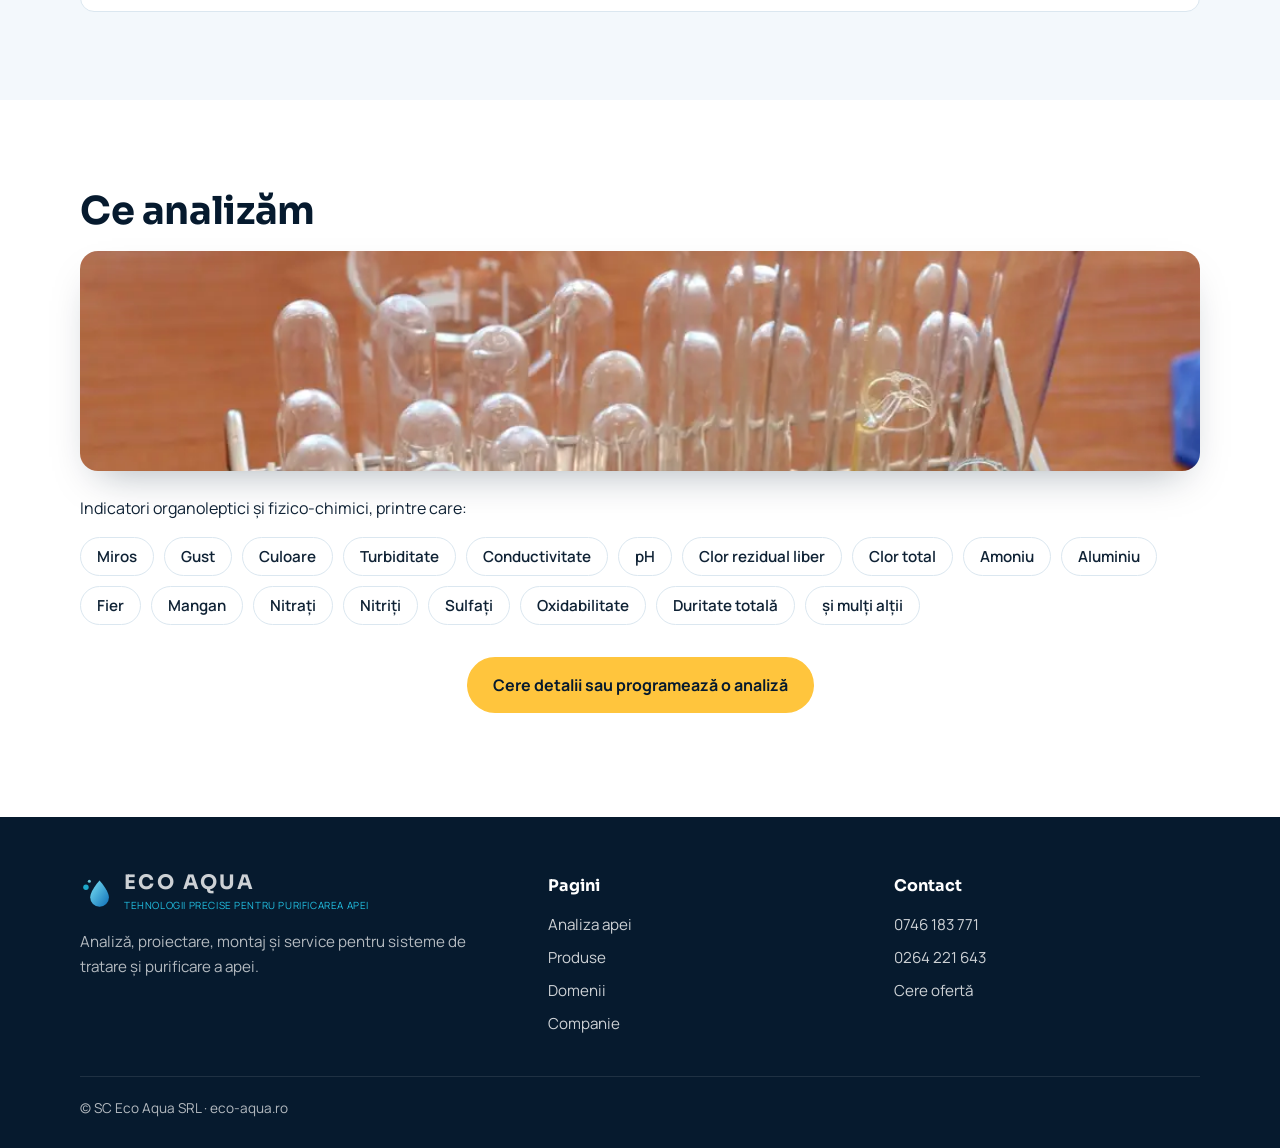
==== commit e5132f32: "Meniul de sus: Companie primul, Analiza apei înainte de Cere ofertă Co-Authored-By: Claude Opus 5.5 " ====
--- a/analiza-apei.html
+++ b/analiza-apei.html
@@ -23,6 +23,7 @@
         <a href="index.html#despre">Companie</a>
         <a href="produse.html">Produse</a>
         <a href="domenii.html">Domenii</a>
+        <a href="analiza-apei.html">Analiza apei</a>
         <a href="index.html#contact" class="btn small">Cere ofertă</a>
       </nav>
     </div>
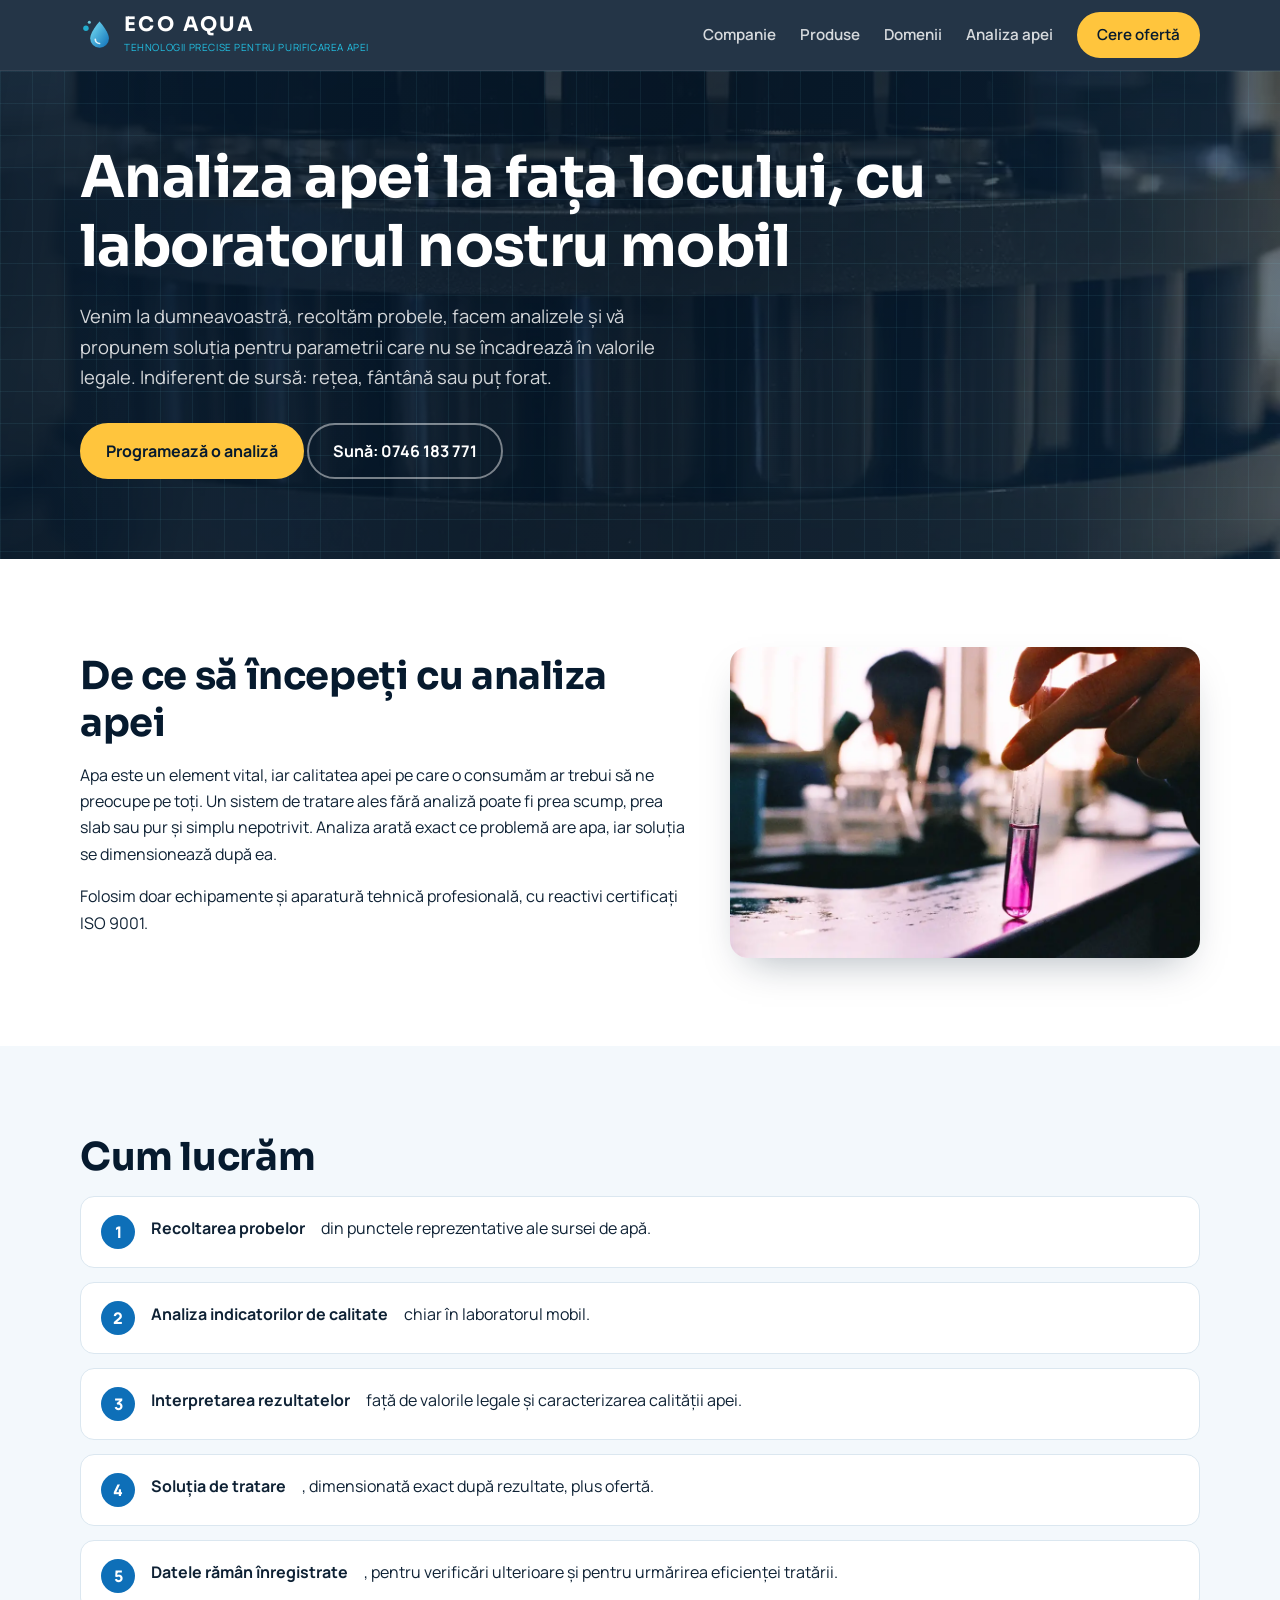
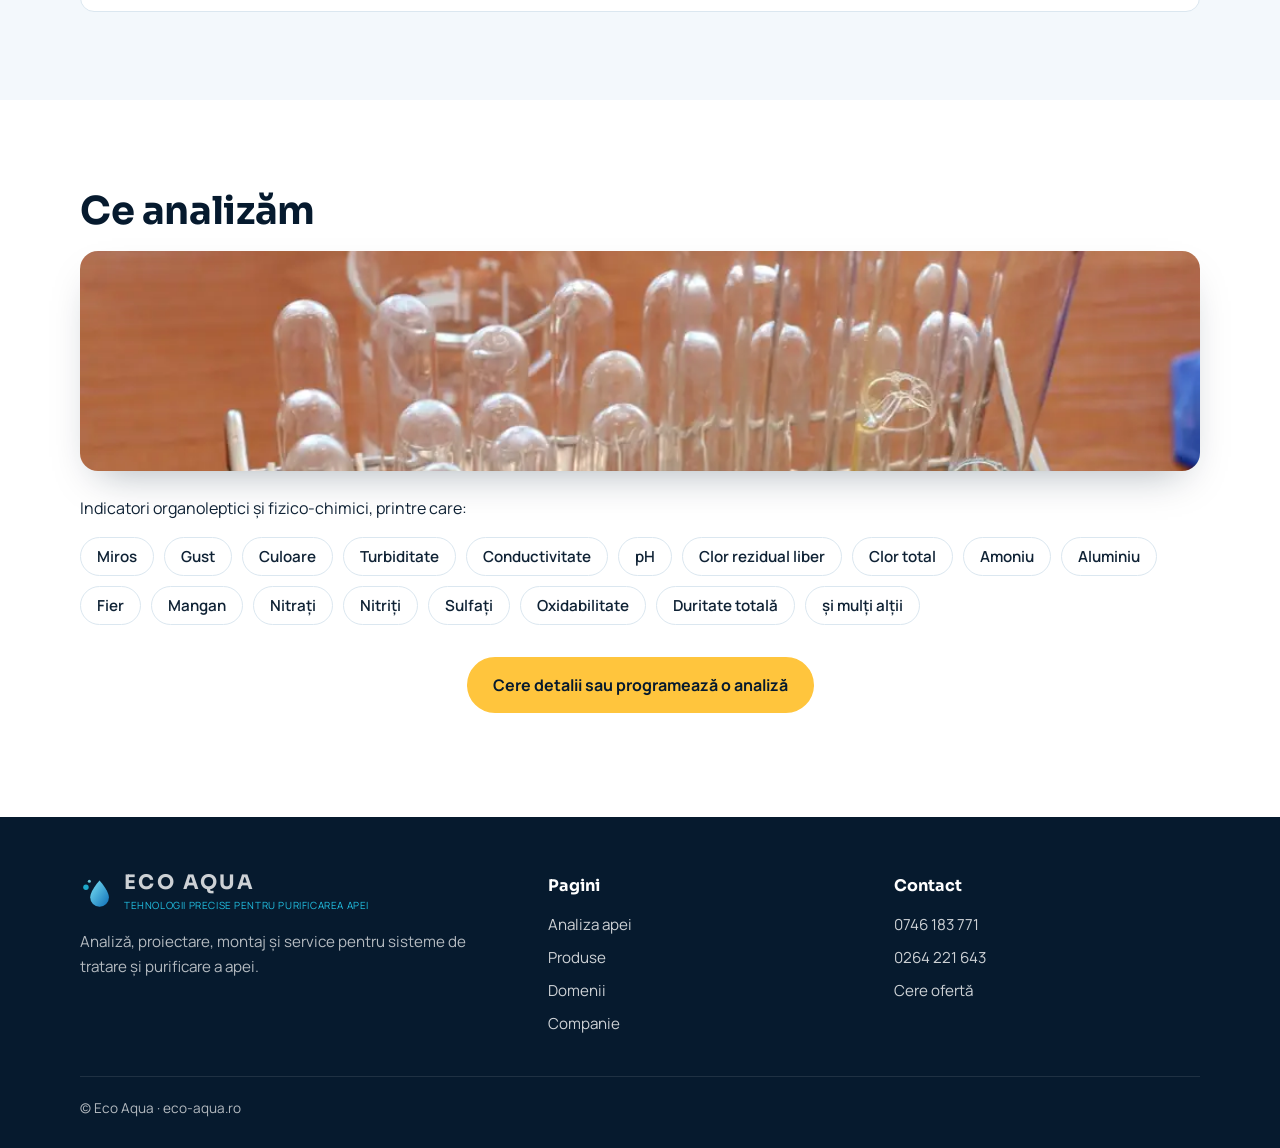
==== commit d6c2607e: "Siglele partenerilor, fundal nou la Despre, numele „Eco Aqua” - banda „Mărcile cu care lucrăm” cu 29" ====
--- a/analiza-apei.html
+++ b/analiza-apei.html
@@ -90,7 +90,7 @@
           <ul><li><a href="tel:+40746183771">0746 183 771</a></li><li><a href="tel:+40264221643">0264 221 643</a></li><li><a href="index.html#contact">Cere ofertă</a></li></ul>
         </div>
       </div>
-      <div class="copy">© SC Eco Aqua SRL · eco-aqua.ro</div>
+      <div class="copy">© Eco Aqua · eco-aqua.ro</div>
     </div>
   </footer>
 
--- a/style.css
+++ b/style.css
@@ -268,3 +268,51 @@
   background: radial-gradient(circle at 30% 30%, rgba(255, 255, 255, .9), rgba(34, 195, 230, .12)); animation: rise-in linear infinite; pointer-events: none; }
 @keyframes rise-in { 0% { transform: translateY(0); opacity: 0; } 10% { opacity: 1; } 100% { transform: translateY(-1100px) translateX(24px); opacity: 0; } }
 #produse .grid { grid-template-columns: repeat(auto-fit, minmax(min(100%, 300px), 1fr)); }
+
+/* ===== Catalog produse ===== */
+.prod-grid { grid-template-columns: repeat(auto-fit, minmax(min(100%, 320px), 1fr)); align-items: start; }
+.prod-card { display: flex; flex-direction: column; }
+.prod-img { width: 100%; height: 190px; object-fit: contain; background: #fff; border-radius: 12px; margin: -6px 0 16px; padding: 8px; border: 1px solid var(--line); }
+.specs { list-style: none; padding: 0 !important; margin: 12px 0 0 !important; display: grid; gap: 6px; font-size: .94rem; }
+.specs li { margin: 0 !important; padding-left: 14px; position: relative; }
+.specs li::before { content: ""; position: absolute; left: 0; top: .62em; width: 6px; height: 6px; border-radius: 50%; background: var(--aqua); }
+.tech[open] summary { margin-bottom: 6px; }
+.tbl-wrap { overflow-x: auto; margin-top: 10px; border: 1px solid var(--line); border-radius: 10px; -webkit-overflow-scrolling: touch; }
+.tbl-wrap table { border-collapse: collapse; width: 100%; font-size: .86rem; white-space: nowrap; }
+.tbl-wrap caption { caption-side: top; text-align: left; font-weight: 700; color: var(--ink); padding: 8px 10px 4px; white-space: normal; }
+.tbl-wrap th, .tbl-wrap td { padding: 6px 10px; border-top: 1px solid var(--line); text-align: left; }
+.tbl-wrap thead th { background: var(--aqua-soft); color: var(--navy); border-top: 0; }
+.tbl-wrap tbody th { background: var(--soft); color: var(--ink); font-weight: 600; }
+.tbl-wrap tbody tr:nth-child(even) td { background: #fafcfe; }
+/* Card lat „Stații de tratare a apei” (două poze + descriere din fișa tehnică) */
+.statie-card { grid-column: 1 / -1; display: grid; grid-template-columns: minmax(0, 1fr) minmax(0, 1.6fr); gap: 32px; align-items: start; }
+.duo { display: grid; grid-template-columns: 1fr 1fr; gap: 12px; }
+.duo-img { width: 100%; height: auto; aspect-ratio: 3 / 4; object-fit: cover; border-radius: 12px; border: 1px solid var(--line); }
+.statie-body h3 { font-size: 1.3rem; }
+.statie-cols { display: grid; grid-template-columns: 1fr 1fr; gap: 24px; margin-top: 18px; }
+.statie-cols h4 { font-family: "Sora", sans-serif; color: var(--navy); font-size: 1rem; margin: 0 0 4px; }
+.statie-cols .specs + h4 { margin-top: 18px; }
+@media (max-width: 920px) { .statie-card, .statie-cols { grid-template-columns: 1fr; gap: 20px; } }
+@media (min-width: 921px) { .duo { position: sticky; top: 96px; } }
+/* ===== Secțiunea Despre: picături care cad pe apă ===== */
+.ripples { position: relative; overflow: hidden; background: linear-gradient(160deg, #f4fbfe 0%, #e3f5fb 55%, #d6eff9 100%); }
+.ripples > .wrap { position: relative; z-index: 1; }
+.drop { position: absolute; width: 0; height: 0; pointer-events: none; }
+.drop::before, .drop::after { content: ""; position: absolute; left: 0; top: 0; width: 0; height: 0; border-radius: 50%;
+  border: 1.5px solid rgba(14, 111, 184, .32); transform: translate(-50%, -50%); opacity: 0;
+  animation: ripple 8s cubic-bezier(.15, .55, .35, 1) infinite; animation-delay: var(--d, 0s); }
+.drop::after { border-color: rgba(34, 195, 230, .5); animation-delay: calc(var(--d, 0s) + .6s); }
+@keyframes ripple { 0% { width: 0; height: 0; opacity: 0; } 5% { opacity: 1; } 70% { opacity: 0; } 100% { width: 520px; height: 520px; opacity: 0; } }
+.ripples .feat .card { background: rgba(255, 255, 255, .9); }
+
+/* ===== Banda cu siglele partenerilor ===== */
+.partners { padding: 72px 0; background: #fff; }
+.center-head { margin: 0 auto 32px; text-align: center; }
+.marquee { overflow: hidden; -webkit-mask-image: linear-gradient(90deg, transparent, #000 8%, #000 92%, transparent); mask-image: linear-gradient(90deg, transparent, #000 8%, #000 92%, transparent); }
+.marquee-track { list-style: none; margin: 0; padding: 8px 0; display: flex; align-items: center; gap: 56px; width: max-content; animation: marquee 70s linear infinite; }
+.marquee:hover .marquee-track { animation-play-state: paused; }
+.marquee-track li { flex: none; }
+.marquee-track img { height: 48px; width: auto; max-width: 160px; object-fit: contain; filter: grayscale(1); opacity: .7; transition: filter .3s, opacity .3s; }
+.marquee-track li:hover img { filter: none; opacity: 1; }
+@keyframes marquee { to { transform: translateX(calc(-50% - 28px)); } }
+@media (prefers-reduced-motion: reduce) { .marquee-track { flex-wrap: wrap; justify-content: center; width: auto; } .marquee-track li[aria-hidden] { display: none; } .marquee { -webkit-mask-image: none; mask-image: none; } }
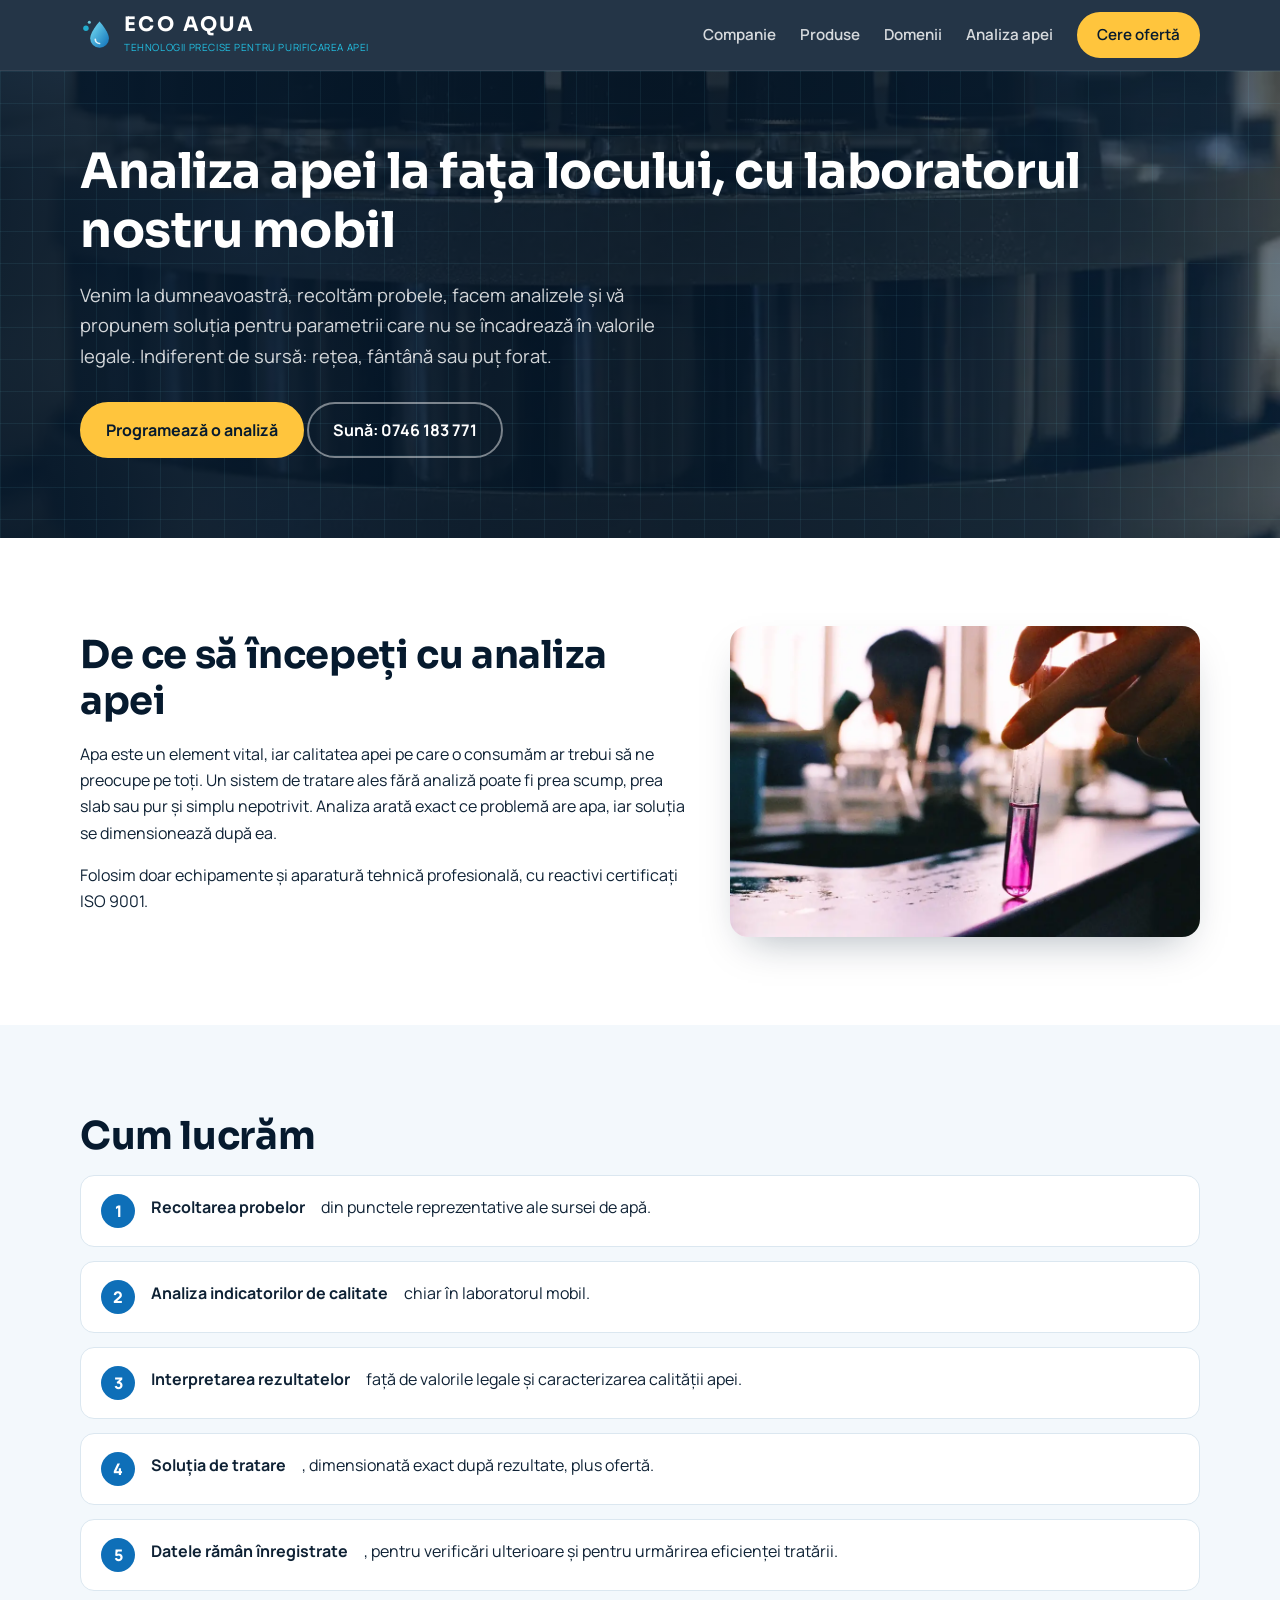
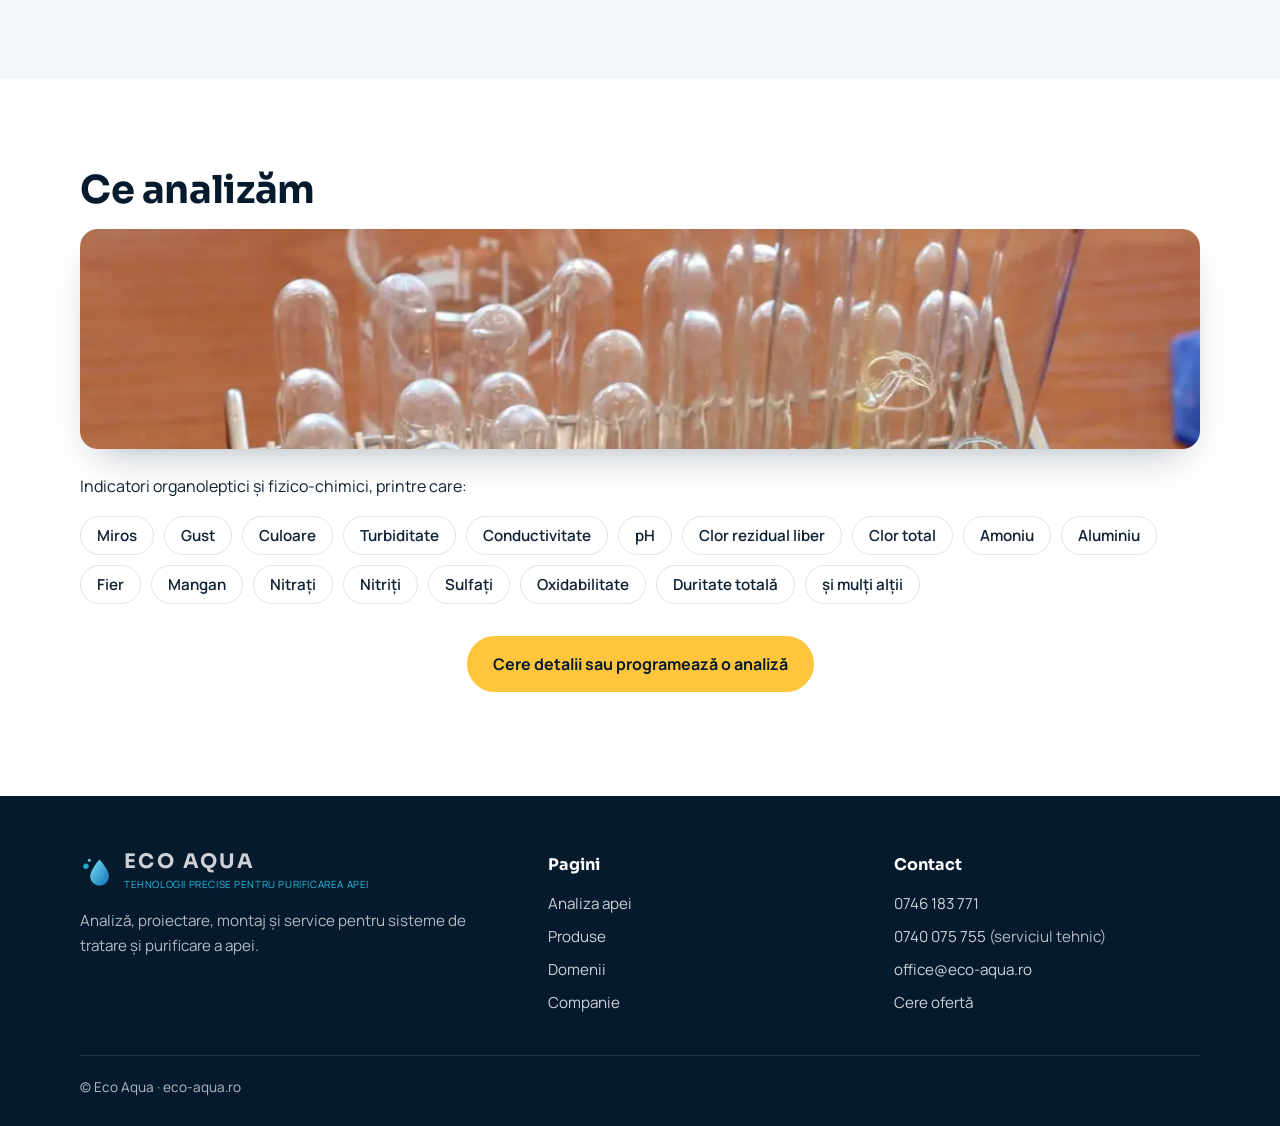
==== commit 425c5b83: "Contact: e-mail office@eco-aqua.ro, fără numărul fix Rămân 0746 183 771 și 0740 075 755 (serviciul t" ====
--- a/analiza-apei.html
+++ b/analiza-apei.html
@@ -87,7 +87,7 @@
         </div>
         <div>
           <h4>Contact</h4>
-          <ul><li><a href="tel:+40746183771">0746 183 771</a></li><li><a href="tel:+40264221643">0264 221 643</a></li><li><a href="index.html#contact">Cere ofertă</a></li></ul>
+          <ul><li><a href="tel:+40746183771">0746 183 771</a></li><li><a href="tel:+40740075755">0740 075 755</a> (serviciul tehnic)</li><li><a href="mailto:office@eco-aqua.ro">office@eco-aqua.ro</a></li><li><a href="index.html#contact">Cere ofertă</a></li></ul>
         </div>
       </div>
       <div class="copy">© Eco Aqua · eco-aqua.ro</div>
--- a/style.css
+++ b/style.css
@@ -305,14 +305,23 @@
 @keyframes ripple { 0% { width: 0; height: 0; opacity: 0; } 5% { opacity: 1; } 70% { opacity: 0; } 100% { width: 520px; height: 520px; opacity: 0; } }
 .ripples .feat .card { background: rgba(255, 255, 255, .9); }
 
-/* ===== Banda cu siglele partenerilor ===== */
-.partners { padding: 72px 0; background: #fff; }
-.center-head { margin: 0 auto 32px; text-align: center; }
-.marquee { overflow: hidden; -webkit-mask-image: linear-gradient(90deg, transparent, #000 8%, #000 92%, transparent); mask-image: linear-gradient(90deg, transparent, #000 8%, #000 92%, transparent); }
-.marquee-track { list-style: none; margin: 0; padding: 8px 0; display: flex; align-items: center; gap: 56px; width: max-content; animation: marquee 70s linear infinite; }
-.marquee:hover .marquee-track { animation-play-state: paused; }
-.marquee-track li { flex: none; }
-.marquee-track img { height: 48px; width: auto; max-width: 160px; object-fit: contain; filter: grayscale(1); opacity: .7; transition: filter .3s, opacity .3s; }
-.marquee-track li:hover img { filter: none; opacity: 1; }
-@keyframes marquee { to { transform: translateX(calc(-50% - 28px)); } }
-@media (prefers-reduced-motion: reduce) { .marquee-track { flex-wrap: wrap; justify-content: center; width: auto; } .marquee-track li[aria-hidden] { display: none; } .marquee { -webkit-mask-image: none; mask-image: none; } }
+/* Cardurile „Cum lucrăm” cu poze: numărul pasului apare peste poză */
+.process .photo-card { padding-top: 26px; }
+.process .photo-card::before { z-index: 2; color: #fff; top: 14px; right: 18px; text-shadow: 0 2px 10px rgba(6, 26, 46, .55); }
+.process .photo-card .card-img { height: 150px; }
+.hero h1 { font-size: clamp(2rem, 4.2vw, 3.05rem); }
+/* Card lat „Decantoare lamelare metalice” (poză + schiță tehnică) */
+.decantor-card { grid-column: 1 / -1; display: grid; grid-template-columns: minmax(0, 1fr) minmax(0, 1.3fr); gap: 32px; align-items: center; }
+.decantor-media { display: grid; gap: 12px; }
+.decantor-foto { width: 100%; height: 220px; object-fit: cover; border-radius: 12px; }
+.decantor-schita { width: 100%; height: auto; background: #fff; border: 1px solid var(--line); border-radius: 12px; padding: 10px; }
+@media (max-width: 920px) { .decantor-card { grid-template-columns: 1fr; gap: 20px; } }
+/* Cifre-cheie: 3 valori (ani, proiecte, domenii) */
+.stats-grid { grid-template-columns: repeat(3, 1fr); }
+@media (max-width: 600px) {
+  .stats-grid { grid-template-columns: repeat(3, 1fr); }
+  .stat { padding: 20px 8px; }
+  .stat + .stat, .stat:nth-child(3) { border-left: 1px solid var(--line); }
+  .stat:nth-child(n+3) { border-top: 0; }
+  .stat span { font-size: .82rem; line-height: 1.35; display: block; }
+}
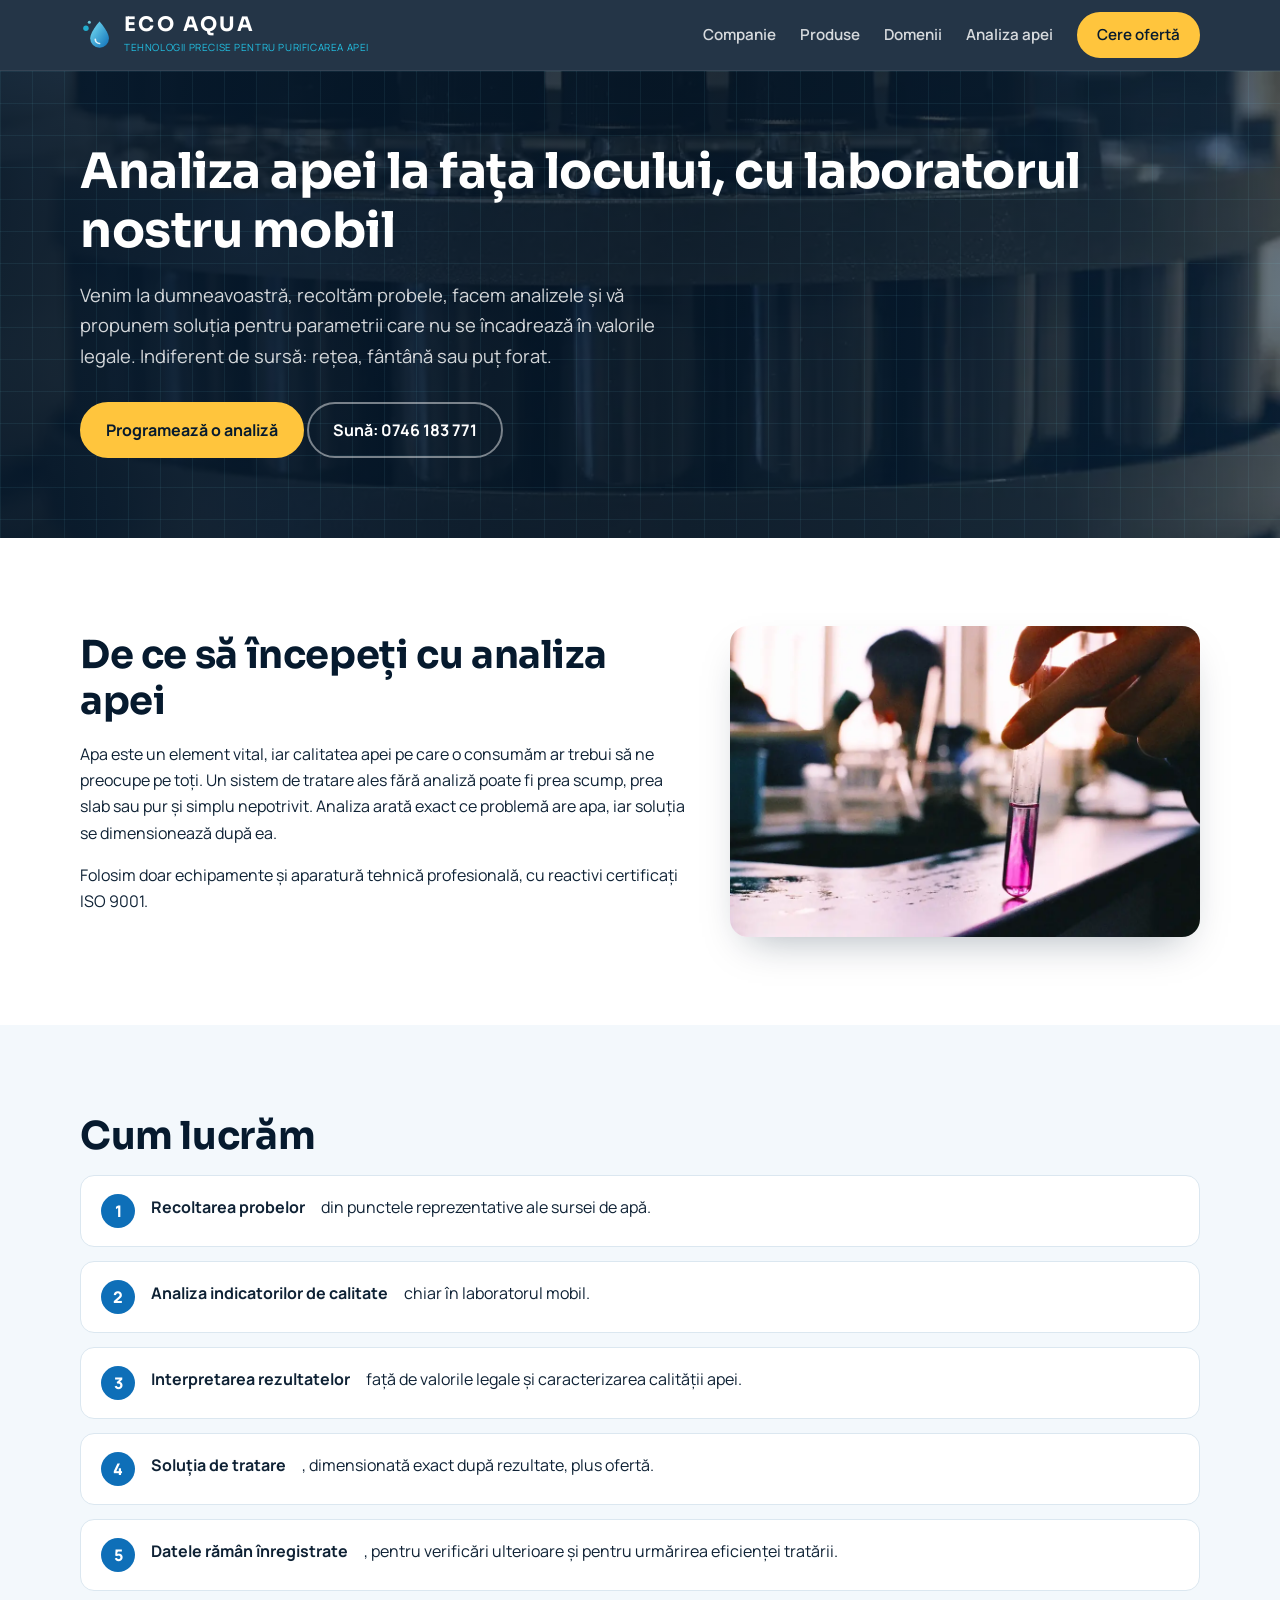
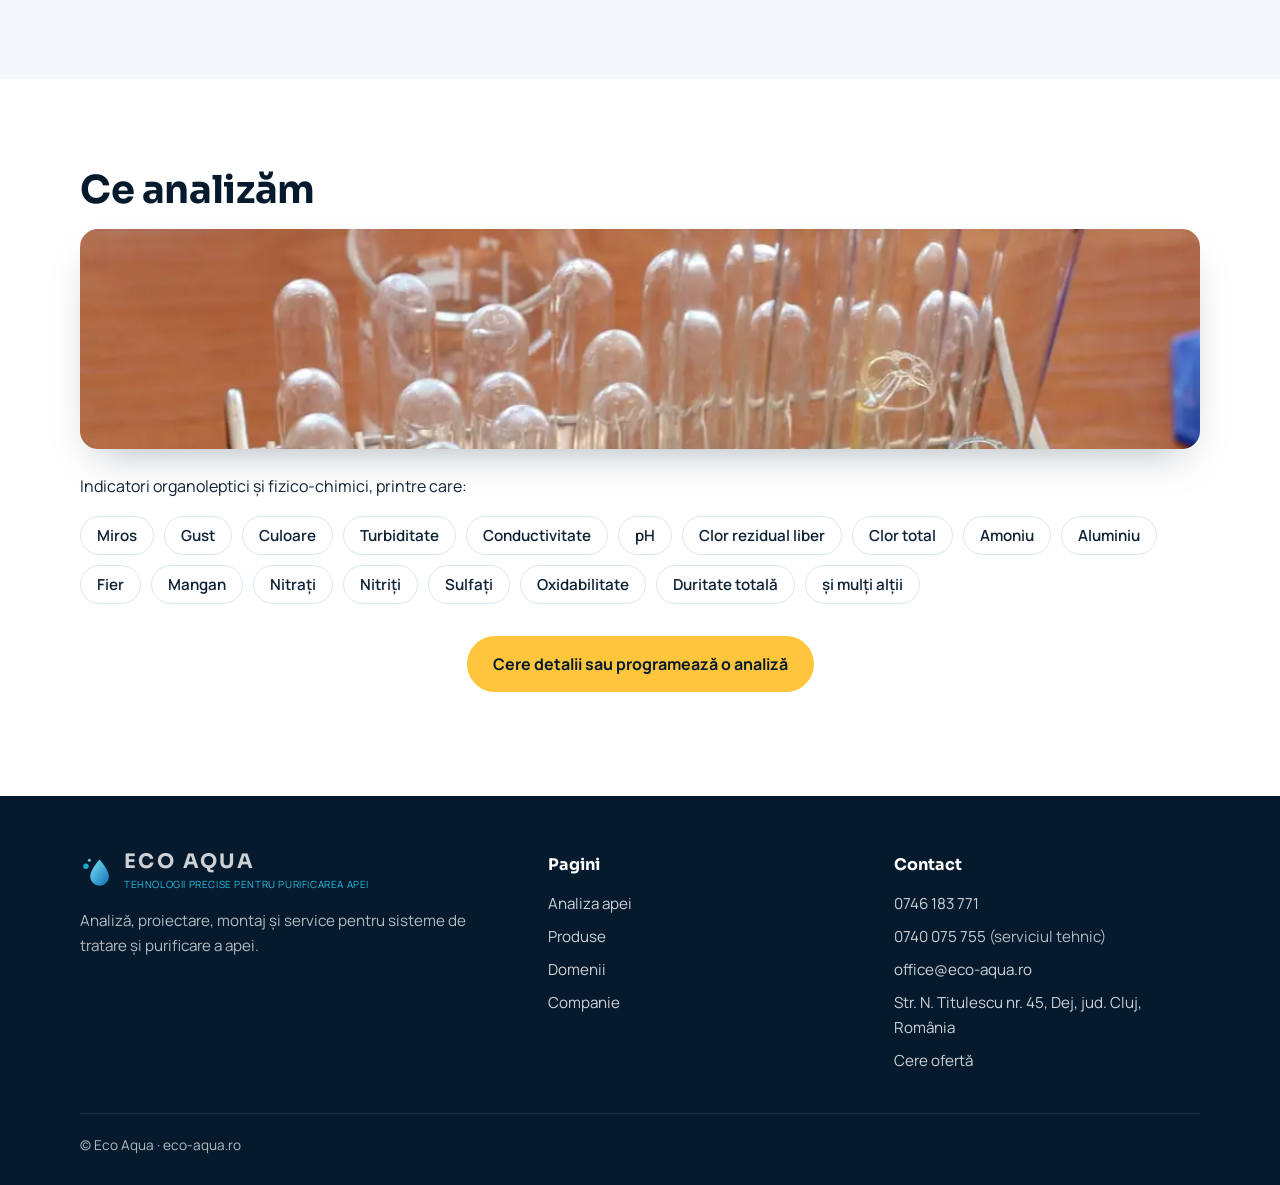
==== commit 11031c61: "Adresa: Str. N. Titulescu nr. 45, Dej, jud. Cluj În secțiunea Contact și în subsolul tuturor paginil" ====
--- a/analiza-apei.html
+++ b/analiza-apei.html
@@ -87,7 +87,7 @@
         </div>
         <div>
           <h4>Contact</h4>
-          <ul><li><a href="tel:+40746183771">0746 183 771</a></li><li><a href="tel:+40740075755">0740 075 755</a> (serviciul tehnic)</li><li><a href="mailto:office@eco-aqua.ro">office@eco-aqua.ro</a></li><li><a href="index.html#contact">Cere ofertă</a></li></ul>
+          <ul><li><a href="tel:+40746183771">0746 183 771</a></li><li><a href="tel:+40740075755">0740 075 755</a> (serviciul tehnic)</li><li><a href="mailto:office@eco-aqua.ro">office@eco-aqua.ro</a></li><li><a href="https://www.google.com/maps/search/?api=1&amp;query=Strada+Nicolae+Titulescu+45%2C+Dej%2C+Cluj%2C+Rom%C3%A2nia" target="_blank" rel="noopener">Str. N. Titulescu nr. 45, Dej, jud. Cluj, România</a></li><li><a href="index.html#contact">Cere ofertă</a></li></ul>
         </div>
       </div>
       <div class="copy">© Eco Aqua · eco-aqua.ro</div>
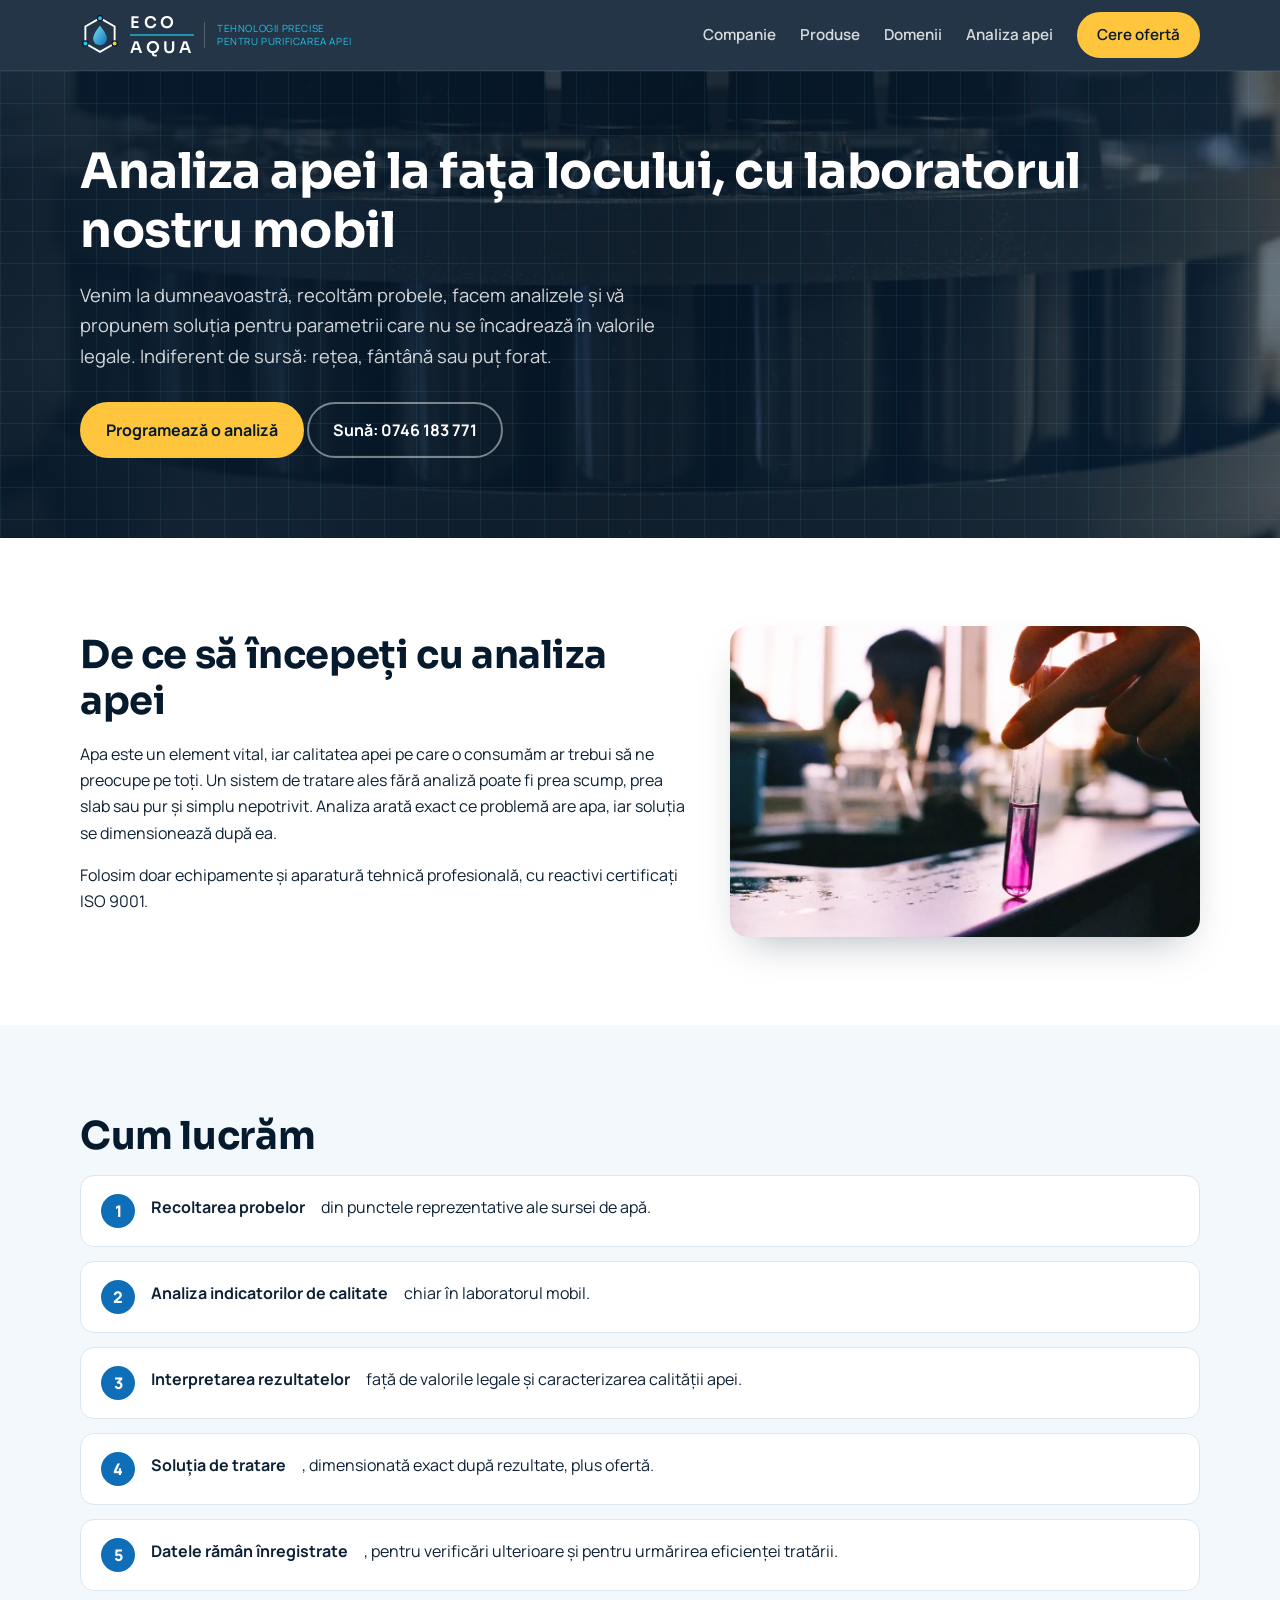
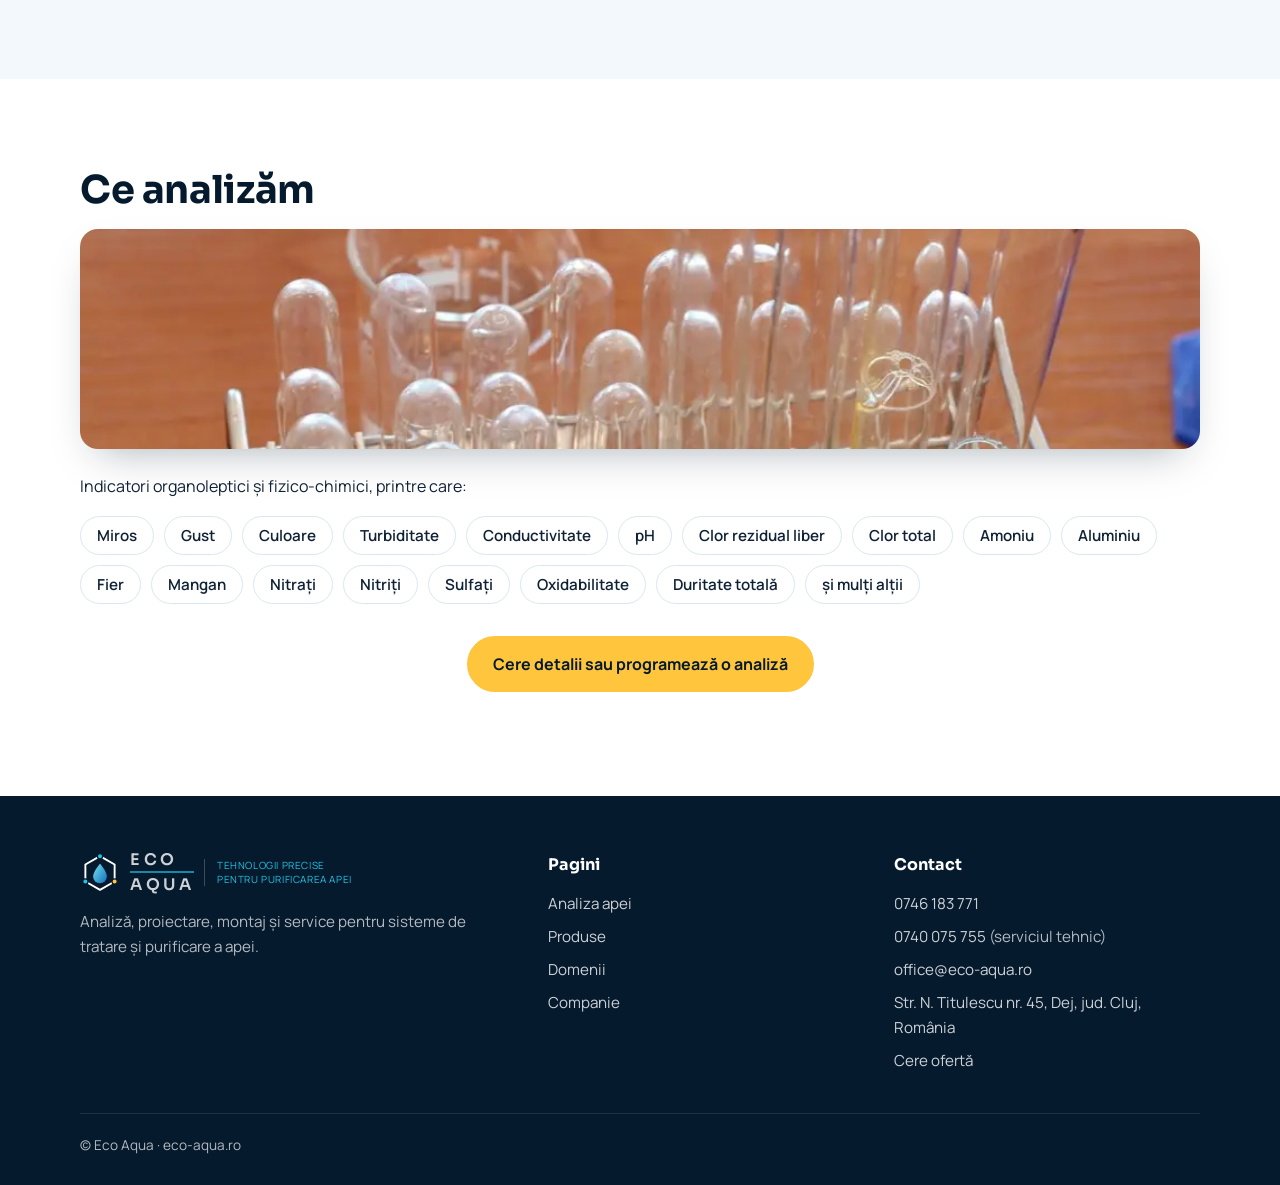
==== commit 125572e1: "Logo nou Eco Aqua (hexagon cu picătură) în antet și subsol, cu sloganul; favicon Co-Authored-By: Cla" ====
--- a/analiza-apei.html
+++ b/analiza-apei.html
@@ -4,6 +4,7 @@
   <meta charset="utf-8">
   <meta name="viewport" content="width=device-width, initial-scale=1">
   <title>Analiza apei la fața locului – laborator mobil Eco Aqua</title>
+  <link rel="icon" href="img/logo/favicon.svg" type="image/svg+xml">
   <meta name="description" content="Laborator mobil Eco Aqua: analiza apei din rețea, fântână sau puț forat, direct la dumneavoastră. Fier, mangan, nitrați, nitriți, duritate, pH, clor, turbiditate și altele, plus soluția de tratare.">
   <link rel="preconnect" href="https://fonts.googleapis.com">
   <link rel="preconnect" href="https://fonts.gstatic.com" crossorigin>
@@ -14,10 +15,7 @@
 <body>
   <header class="top">
     <div class="wrap nav">
-      <a class="logo" href="index.html" aria-label="Eco Aqua – pagina principală">
-        <svg viewBox="0 0 40 40" aria-hidden="true"><defs><linearGradient id="lg" x1="0" y1="0" x2="1" y2="1"><stop offset="0" stop-color="#7be3f5"/><stop offset="1" stop-color="#0e6fb8"/></linearGradient></defs><path d="M23 4s11 12 11 20a11 11 0 0 1-22 0c0-8 11-20 11-20z" fill="url(#lg)"/><circle cx="7" cy="12" r="3.2" fill="#22c3e6" opacity=".85"/><circle cx="11" cy="5" r="1.8" fill="#7be3f5" opacity=".85"/><path d="M18 25a5 5 0 0 0 5 5" stroke="#fff" stroke-width="2" fill="none" stroke-linecap="round" opacity=".85"/></svg>
-        <span><b>ECO AQUA</b><small>Tehnologii precise pentru purificarea apei</small></span>
-      </a>
+      <a class="logo" href="index.html" aria-label="Eco Aqua – pagina principală"><svg viewBox="0 0 64 64" aria-hidden="true"><defs><linearGradient id="lg" x1="0" y1="0" x2="1" y2="1"><stop offset="0" stop-color="#7be3f5"/><stop offset="1" stop-color="#0e6fb8"/></linearGradient></defs><path d="M32 5 55.4 18.5v27L32 59 8.6 45.5v-27z" fill="none" stroke="#fff" stroke-width="3" stroke-linejoin="round"/><path d="M32 17s11 12.5 11 20.5a11 11 0 0 1-22 0C21 29.5 32 17 32 17z" fill="url(#lg)"/><circle cx="32" cy="5" r="4.2" fill="#22c3e6" stroke="#061a2e" stroke-width="2"/><circle cx="55.4" cy="45.5" r="4.2" fill="#ffc53d" stroke="#061a2e" stroke-width="2"/><circle cx="8.6" cy="45.5" r="4.2" fill="#22c3e6" stroke="#061a2e" stroke-width="2"/></svg><span class="lw"><b>ECO</b><b>AQUA</b></span><small>Tehnologii precise<br>pentru purificarea apei</small></a>
       <button class="menu-toggle" aria-label="Meniu" aria-expanded="false"><svg viewBox="0 0 24 24" fill="none" stroke="currentColor" stroke-width="2" stroke-linecap="round"><path d="M4 7h16M4 12h16M4 17h16"/></svg></button>
       <nav>
         <a href="index.html#despre">Companie</a>
@@ -78,7 +76,7 @@
     <div class="wrap">
       <div class="foot-grid">
         <div>
-          <a class="logo" href="index.html"><svg viewBox="0 0 40 40" aria-hidden="true"><path d="M23 4s11 12 11 20a11 11 0 0 1-22 0c0-8 11-20 11-20z" fill="url(#lg)"/><circle cx="7" cy="12" r="3.2" fill="#22c3e6" opacity=".85"/><circle cx="11" cy="5" r="1.8" fill="#7be3f5" opacity=".85"/></svg><span><b>ECO AQUA</b><small>Tehnologii precise pentru purificarea apei</small></span></a>
+          <a class="logo" href="index.html"><svg viewBox="0 0 64 64" aria-hidden="true"><path d="M32 5 55.4 18.5v27L32 59 8.6 45.5v-27z" fill="none" stroke="#fff" stroke-width="3" stroke-linejoin="round"/><path d="M32 17s11 12.5 11 20.5a11 11 0 0 1-22 0C21 29.5 32 17 32 17z" fill="url(#lg)"/><circle cx="32" cy="5" r="4.2" fill="#22c3e6" stroke="#061a2e" stroke-width="2"/><circle cx="55.4" cy="45.5" r="4.2" fill="#ffc53d" stroke="#061a2e" stroke-width="2"/><circle cx="8.6" cy="45.5" r="4.2" fill="#22c3e6" stroke="#061a2e" stroke-width="2"/></svg><span class="lw"><b>ECO</b><b>AQUA</b></span><small>Tehnologii precise<br>pentru purificarea apei</small></a>
           <p>Analiză, proiectare, montaj și service pentru sisteme de tratare și purificare a apei.</p>
         </div>
         <div>
--- a/style.css
+++ b/style.css
@@ -46,9 +46,11 @@
 .top { position: sticky; top: 0; z-index: 50; background: rgba(6, 26, 46, .88); backdrop-filter: blur(14px); -webkit-backdrop-filter: blur(14px); border-bottom: 1px solid rgba(255, 255, 255, .08); }
 .nav { display: flex; align-items: center; justify-content: space-between; gap: 16px; min-height: 70px; }
 .logo { display: flex; align-items: center; gap: 10px; text-decoration: none; color: #fff; }
-.logo svg { width: 34px; height: 34px; }
-.logo b { display: block; font-family: "Sora", sans-serif; font-size: 1.25rem; letter-spacing: .12em; line-height: 1; }
-.logo small { display: block; font-size: .62rem; letter-spacing: .06em; text-transform: uppercase; color: var(--aqua); margin-top: 4px; }
+.logo svg { width: 40px; height: 40px; flex: none; }
+.logo .lw { display: grid; gap: 3px; }
+.logo b { display: block; font-family: "Sora", sans-serif; font-weight: 600; font-size: 1rem; letter-spacing: .22em; line-height: 1; }
+.logo b + b { padding-top: 4px; border-top: 2px solid rgba(34, 195, 230, .65); }
+.logo small { display: block; white-space: nowrap; padding-left: 12px; border-left: 1px solid rgba(255, 255, 255, .22); font-size: .62rem; line-height: 1.35; letter-spacing: .06em; text-transform: uppercase; color: var(--aqua); }
 .top nav { display: flex; align-items: center; gap: 24px; }
 .top nav a { color: rgba(255, 255, 255, .82); text-decoration: none; font-weight: 600; font-size: .95rem; }
 .top nav a:hover { color: #fff; }
@@ -325,3 +327,32 @@
   .stat:nth-child(n+3) { border-top: 0; }
   .stat span { font-size: .82rem; line-height: 1.35; display: block; }
 }
+/* Căsuța cu numărul de telefon (doar pe calculator, la clic pe un număr) */
+.call-toast { position: fixed; left: 50%; bottom: 28px; z-index: 100; transform: translate(-50%, 20px); opacity: 0; pointer-events: none;
+  display: grid; justify-items: center; gap: 2px; padding: 16px 28px; border-radius: 16px; background: var(--navy); color: #fff;
+  box-shadow: 0 20px 50px -15px rgba(0, 0, 0, .55); border: 1px solid rgba(34, 195, 230, .4); transition: opacity .25s, transform .25s; }
+.call-toast.show { opacity: 1; transform: translate(-50%, 0); }
+.call-toast span { font-size: .9rem; color: rgba(255, 255, 255, .75); }
+.call-toast strong { font-family: "Sora", sans-serif; font-size: 1.6rem; letter-spacing: .02em; }
+.call-toast small { color: var(--aqua); font-size: .82rem; }
+/* Diagrama clor + UV pe cardul Dezinfecție: se vede întreagă, nu tăiată */
+.card-img.diagram { object-fit: contain; background: #fff; padding: 6px 4px; border-bottom: 1px solid var(--line); }
+.photo-card:hover .card-img.diagram { transform: none; }
+/* Card lat „Filtre metalice industriale” */
+.metal-card { grid-column: 1 / -1; display: grid; grid-template-columns: minmax(0, 1fr) minmax(0, 1.6fr); gap: 32px; align-items: center; }
+.metal-card:not(:has(.metal-media:not([hidden]))) { grid-template-columns: 1fr; }
+.metal-media img { width: 100%; height: auto; max-height: 420px; object-fit: contain; border-radius: 12px; background: #fff; }
+.metal-body h3 { font-size: 1.3rem; }
+.metal-cols { display: grid; grid-template-columns: 1fr 1fr; gap: 24px; margin-top: 18px; }
+.metal-cols h4 { font-family: "Sora", sans-serif; color: var(--navy); font-size: 1rem; margin: 0 0 8px; }
+.chips { list-style: none; padding: 0 !important; margin: 0 !important; display: grid; gap: 8px; }
+.chips li { margin: 0 !important; padding: 8px 12px; border-radius: 10px; background: var(--aqua-soft); color: var(--muted); font-size: .93rem; line-height: 1.45; }
+.chips li strong { color: var(--navy); }
+@media (max-width: 920px) { .metal-card, .metal-cols { grid-template-columns: 1fr; gap: 20px; } }
+/* Secțiunea „Calcar, fier, mangan și nitrați”: carduri egale pe rând, conținut centrat */
+#dedurizare .prod-grid, #filtrare .prod-grid { align-items: stretch; grid-template-columns: repeat(auto-fill, minmax(min(100%, 300px), 1fr)); }
+#dedurizare .prod-card h3, #filtrare .prod-card h3 { text-align: center; min-height: 2.6em; display: flex; align-items: center; justify-content: center; }
+#dedurizare .prod-card > p, #filtrare .prod-card > p { text-align: center; }
+#dedurizare .prod-card .tech, #filtrare .prod-card .tech { margin-top: auto; }
+#dedurizare .prod-card .specs, #filtrare .prod-card .specs { margin-bottom: 16px !important; }
+.tech .op { margin: 8px 0 0 !important; font-size: .9rem; }
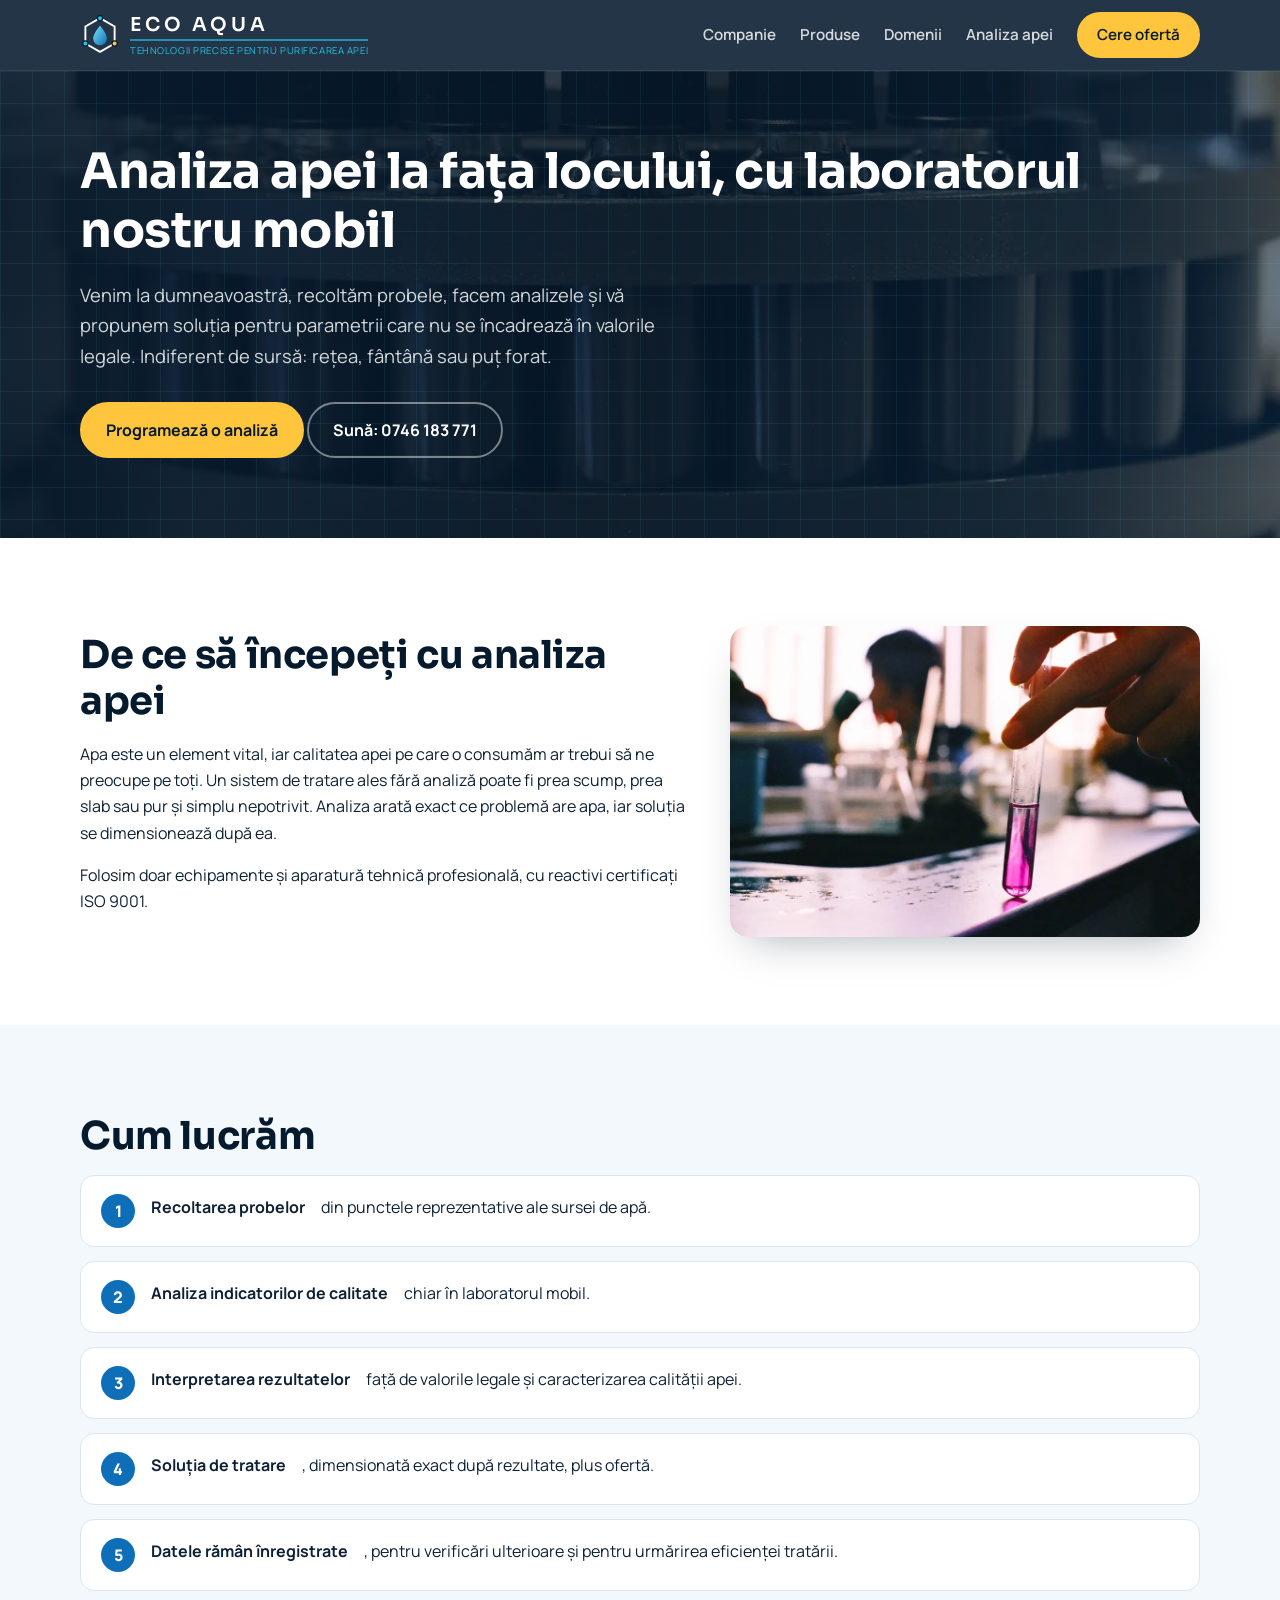
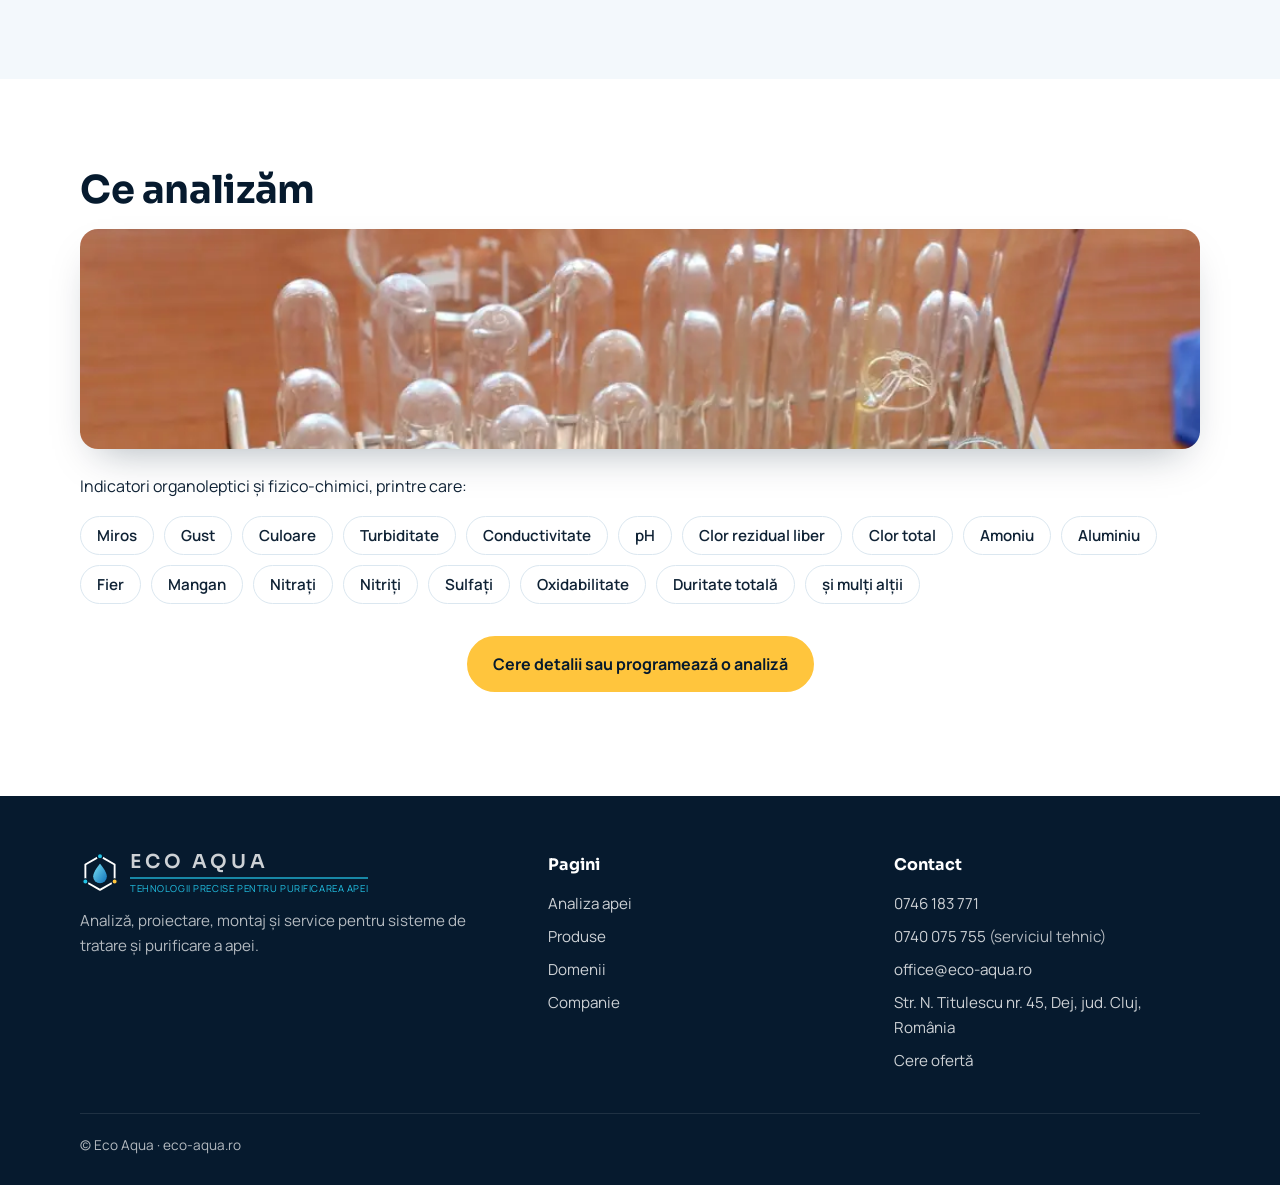
==== commit 69a6da0b: "Logo: „ECO AQUA” pe un rând, sloganul dedesubt (cerința clientului) Co-Authored-By: Claude Opus 5.5 " ====
--- a/analiza-apei.html
+++ b/analiza-apei.html
@@ -15,7 +15,7 @@
 <body>
   <header class="top">
     <div class="wrap nav">
-      <a class="logo" href="index.html" aria-label="Eco Aqua – pagina principală"><svg viewBox="0 0 64 64" aria-hidden="true"><defs><linearGradient id="lg" x1="0" y1="0" x2="1" y2="1"><stop offset="0" stop-color="#7be3f5"/><stop offset="1" stop-color="#0e6fb8"/></linearGradient></defs><path d="M32 5 55.4 18.5v27L32 59 8.6 45.5v-27z" fill="none" stroke="#fff" stroke-width="3" stroke-linejoin="round"/><path d="M32 17s11 12.5 11 20.5a11 11 0 0 1-22 0C21 29.5 32 17 32 17z" fill="url(#lg)"/><circle cx="32" cy="5" r="4.2" fill="#22c3e6" stroke="#061a2e" stroke-width="2"/><circle cx="55.4" cy="45.5" r="4.2" fill="#ffc53d" stroke="#061a2e" stroke-width="2"/><circle cx="8.6" cy="45.5" r="4.2" fill="#22c3e6" stroke="#061a2e" stroke-width="2"/></svg><span class="lw"><b>ECO</b><b>AQUA</b></span><small>Tehnologii precise<br>pentru purificarea apei</small></a>
+      <a class="logo" href="index.html" aria-label="Eco Aqua – pagina principală"><svg viewBox="0 0 64 64" aria-hidden="true"><defs><linearGradient id="lg" x1="0" y1="0" x2="1" y2="1"><stop offset="0" stop-color="#7be3f5"/><stop offset="1" stop-color="#0e6fb8"/></linearGradient></defs><path d="M32 5 55.4 18.5v27L32 59 8.6 45.5v-27z" fill="none" stroke="#fff" stroke-width="3" stroke-linejoin="round"/><path d="M32 17s11 12.5 11 20.5a11 11 0 0 1-22 0C21 29.5 32 17 32 17z" fill="url(#lg)"/><circle cx="32" cy="5" r="4.2" fill="#22c3e6" stroke="#061a2e" stroke-width="2"/><circle cx="55.4" cy="45.5" r="4.2" fill="#ffc53d" stroke="#061a2e" stroke-width="2"/><circle cx="8.6" cy="45.5" r="4.2" fill="#22c3e6" stroke="#061a2e" stroke-width="2"/></svg><span class="lw"><b>ECO AQUA</b><small>Tehnologii precise pentru purificarea apei</small></span></a>
       <button class="menu-toggle" aria-label="Meniu" aria-expanded="false"><svg viewBox="0 0 24 24" fill="none" stroke="currentColor" stroke-width="2" stroke-linecap="round"><path d="M4 7h16M4 12h16M4 17h16"/></svg></button>
       <nav>
         <a href="index.html#despre">Companie</a>
@@ -76,7 +76,7 @@
     <div class="wrap">
       <div class="foot-grid">
         <div>
-          <a class="logo" href="index.html"><svg viewBox="0 0 64 64" aria-hidden="true"><path d="M32 5 55.4 18.5v27L32 59 8.6 45.5v-27z" fill="none" stroke="#fff" stroke-width="3" stroke-linejoin="round"/><path d="M32 17s11 12.5 11 20.5a11 11 0 0 1-22 0C21 29.5 32 17 32 17z" fill="url(#lg)"/><circle cx="32" cy="5" r="4.2" fill="#22c3e6" stroke="#061a2e" stroke-width="2"/><circle cx="55.4" cy="45.5" r="4.2" fill="#ffc53d" stroke="#061a2e" stroke-width="2"/><circle cx="8.6" cy="45.5" r="4.2" fill="#22c3e6" stroke="#061a2e" stroke-width="2"/></svg><span class="lw"><b>ECO</b><b>AQUA</b></span><small>Tehnologii precise<br>pentru purificarea apei</small></a>
+          <a class="logo" href="index.html"><svg viewBox="0 0 64 64" aria-hidden="true"><path d="M32 5 55.4 18.5v27L32 59 8.6 45.5v-27z" fill="none" stroke="#fff" stroke-width="3" stroke-linejoin="round"/><path d="M32 17s11 12.5 11 20.5a11 11 0 0 1-22 0C21 29.5 32 17 32 17z" fill="url(#lg)"/><circle cx="32" cy="5" r="4.2" fill="#22c3e6" stroke="#061a2e" stroke-width="2"/><circle cx="55.4" cy="45.5" r="4.2" fill="#ffc53d" stroke="#061a2e" stroke-width="2"/><circle cx="8.6" cy="45.5" r="4.2" fill="#22c3e6" stroke="#061a2e" stroke-width="2"/></svg><span class="lw"><b>ECO AQUA</b><small>Tehnologii precise pentru purificarea apei</small></span></a>
           <p>Analiză, proiectare, montaj și service pentru sisteme de tratare și purificare a apei.</p>
         </div>
         <div>
--- a/style.css
+++ b/style.css
@@ -47,10 +47,9 @@
 .nav { display: flex; align-items: center; justify-content: space-between; gap: 16px; min-height: 70px; }
 .logo { display: flex; align-items: center; gap: 10px; text-decoration: none; color: #fff; }
 .logo svg { width: 40px; height: 40px; flex: none; }
-.logo .lw { display: grid; gap: 3px; }
-.logo b { display: block; font-family: "Sora", sans-serif; font-weight: 600; font-size: 1rem; letter-spacing: .22em; line-height: 1; }
-.logo b + b { padding-top: 4px; border-top: 2px solid rgba(34, 195, 230, .65); }
-.logo small { display: block; white-space: nowrap; padding-left: 12px; border-left: 1px solid rgba(255, 255, 255, .22); font-size: .62rem; line-height: 1.35; letter-spacing: .06em; text-transform: uppercase; color: var(--aqua); }
+.logo .lw { display: grid; gap: 5px; }
+.logo b { display: block; font-family: "Sora", sans-serif; font-weight: 600; font-size: 1.2rem; letter-spacing: .2em; line-height: 1; }
+.logo small { display: block; padding-top: 5px; border-top: 2px solid rgba(34, 195, 230, .65); white-space: nowrap; font-size: .6rem; line-height: 1; letter-spacing: .06em; text-transform: uppercase; color: var(--aqua); }
 .top nav { display: flex; align-items: center; gap: 24px; }
 .top nav a { color: rgba(255, 255, 255, .82); text-decoration: none; font-weight: 600; font-size: .95rem; }
 .top nav a:hover { color: #fff; }
@@ -194,7 +193,8 @@
   .stat:nth-child(n+3) { border-top: 1px solid var(--line); }
   .process { grid-template-columns: 1fr; }
   .form-card { padding: 24px; }
-  .logo small { display: none; }
+  .logo small { font-size: .5rem; letter-spacing: .03em; }
+  .logo b { font-size: 1rem; }
 }
 /* ===== Poze de fundal în antet ===== */
 .hero-bg { position: absolute; inset: 0; z-index: 0; overflow: hidden; }
